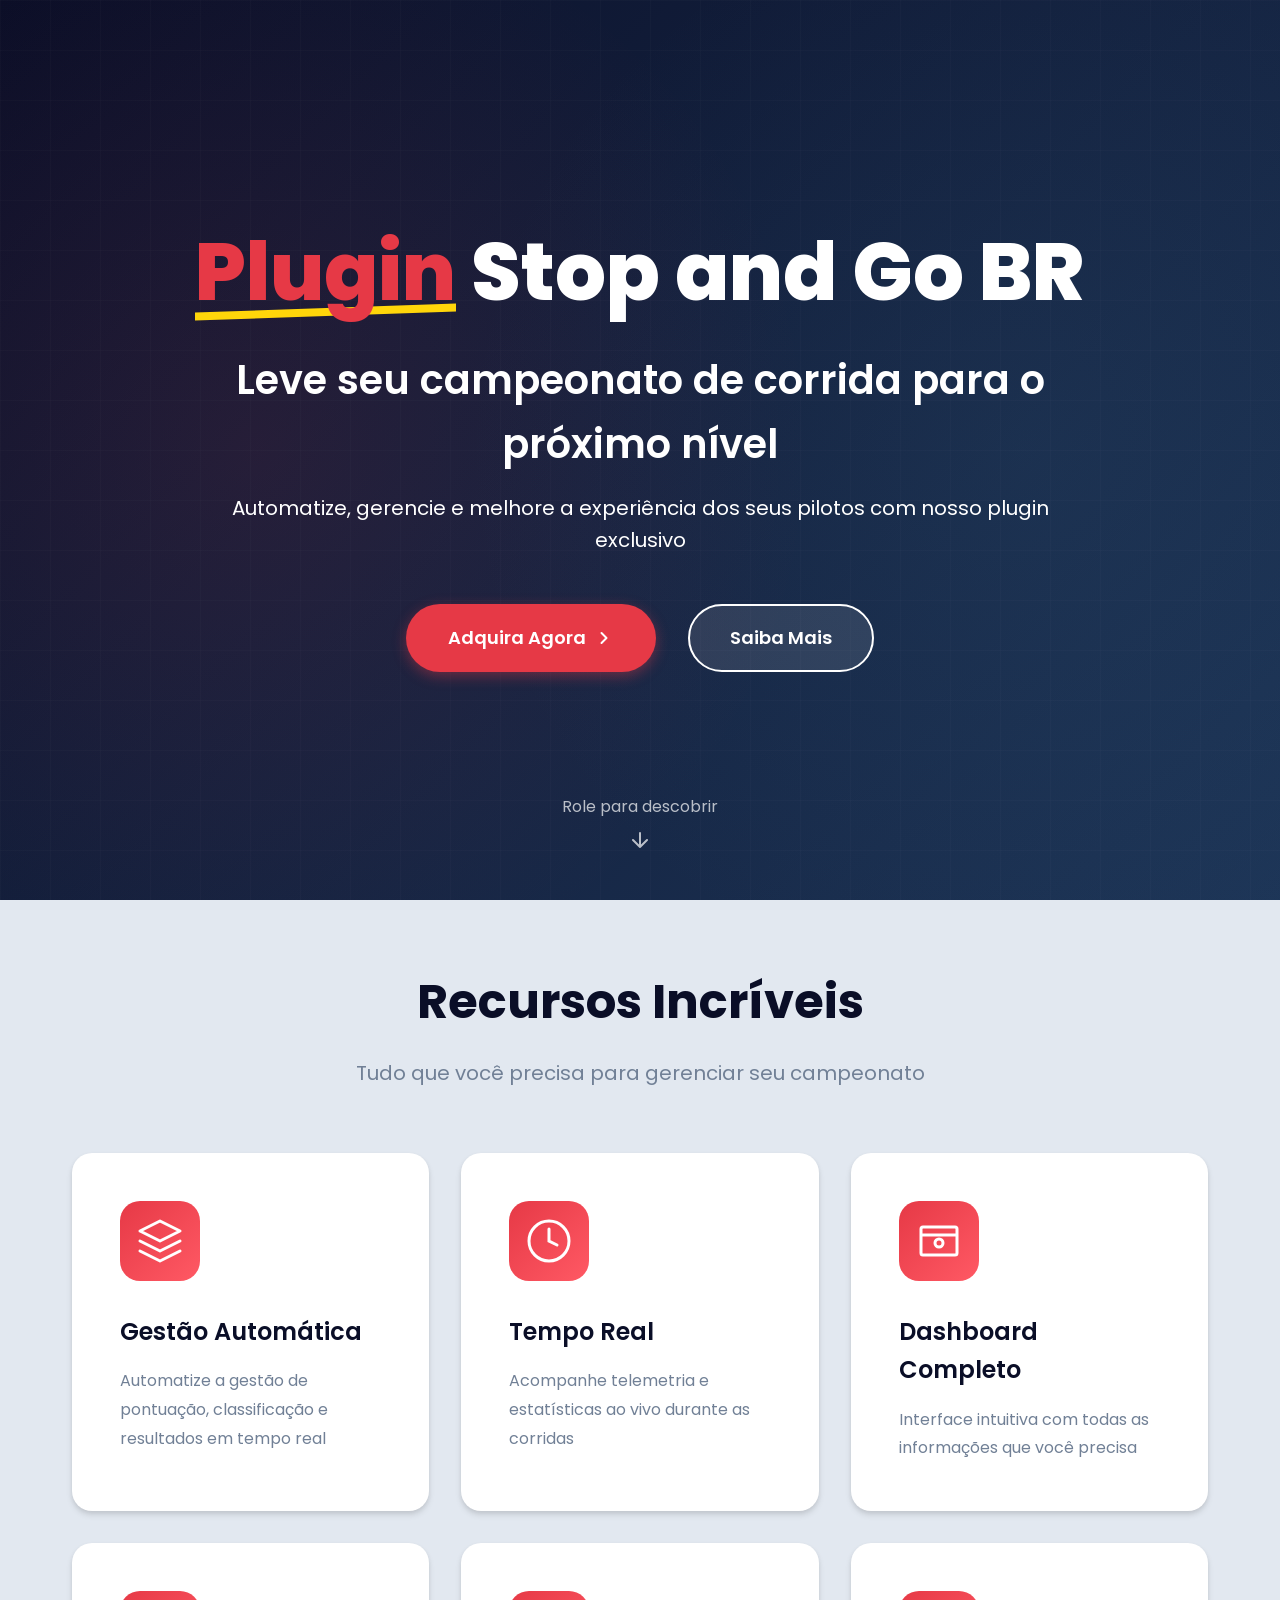
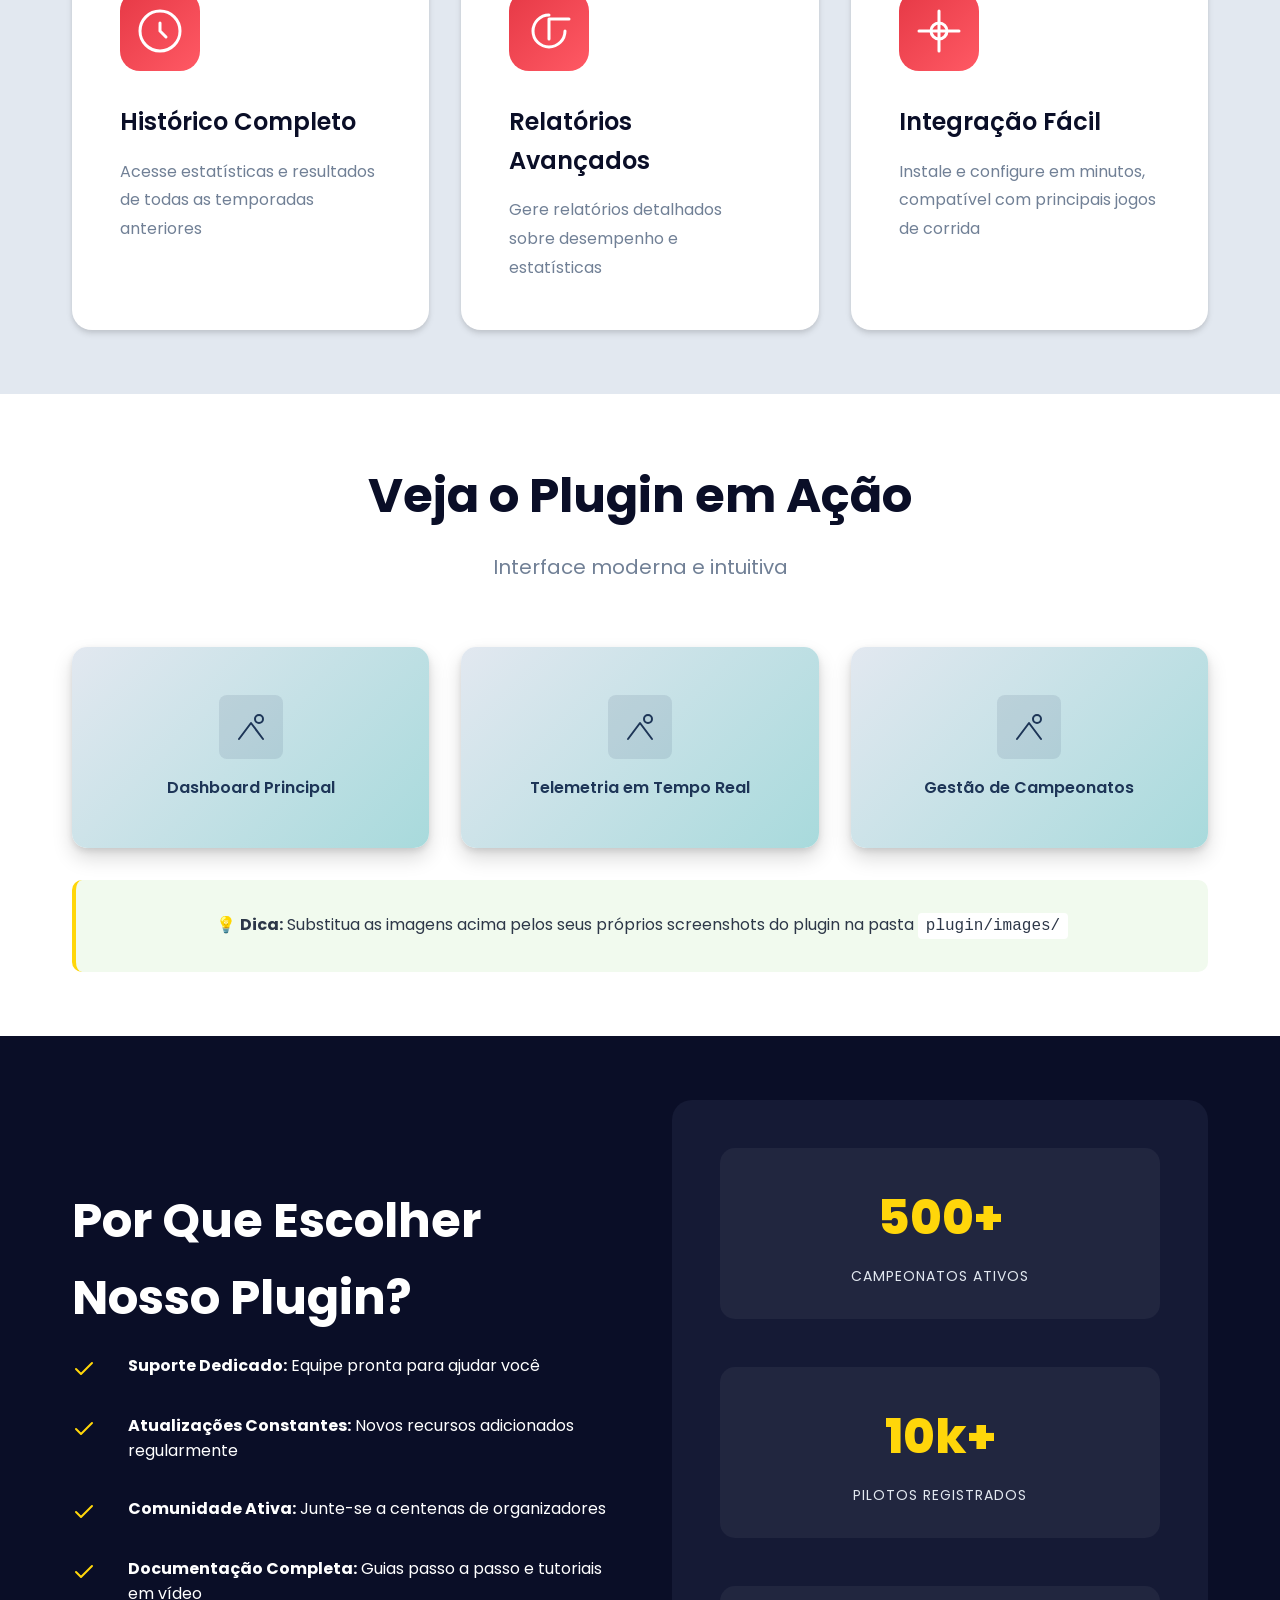
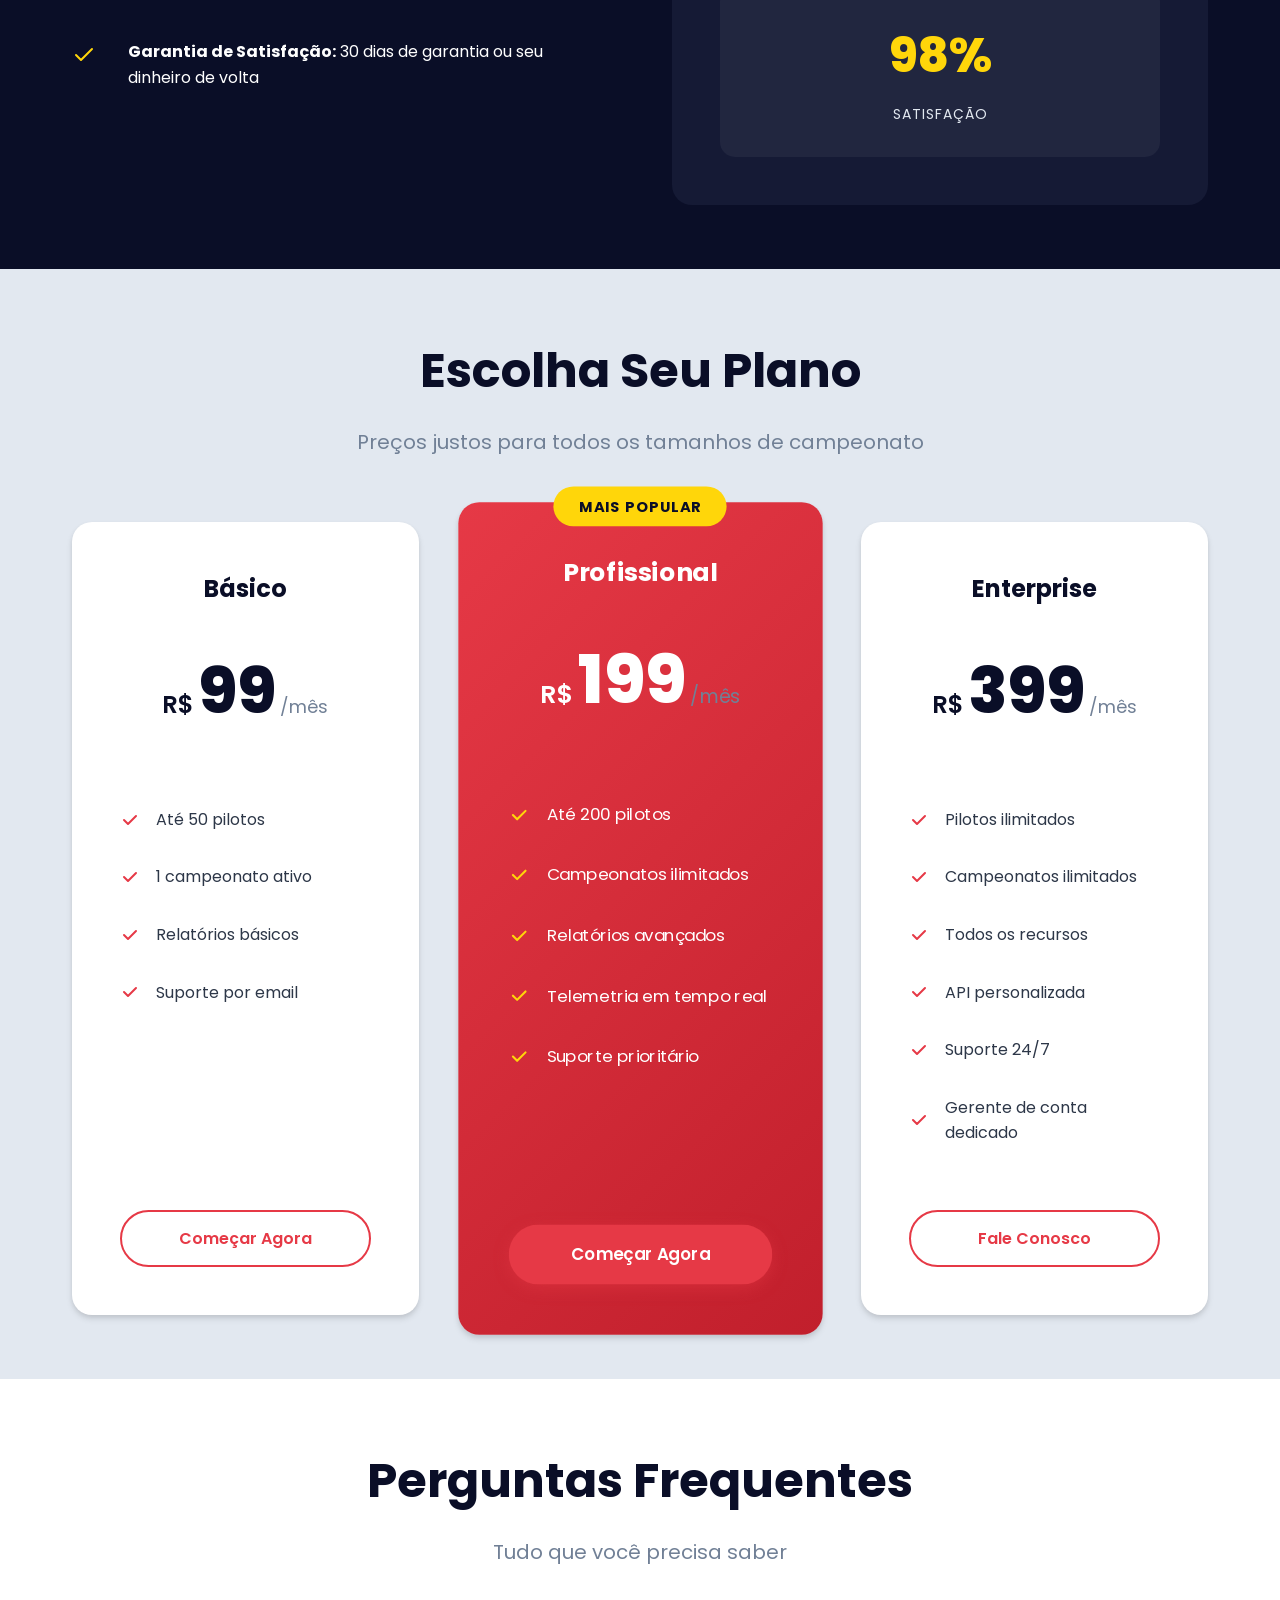
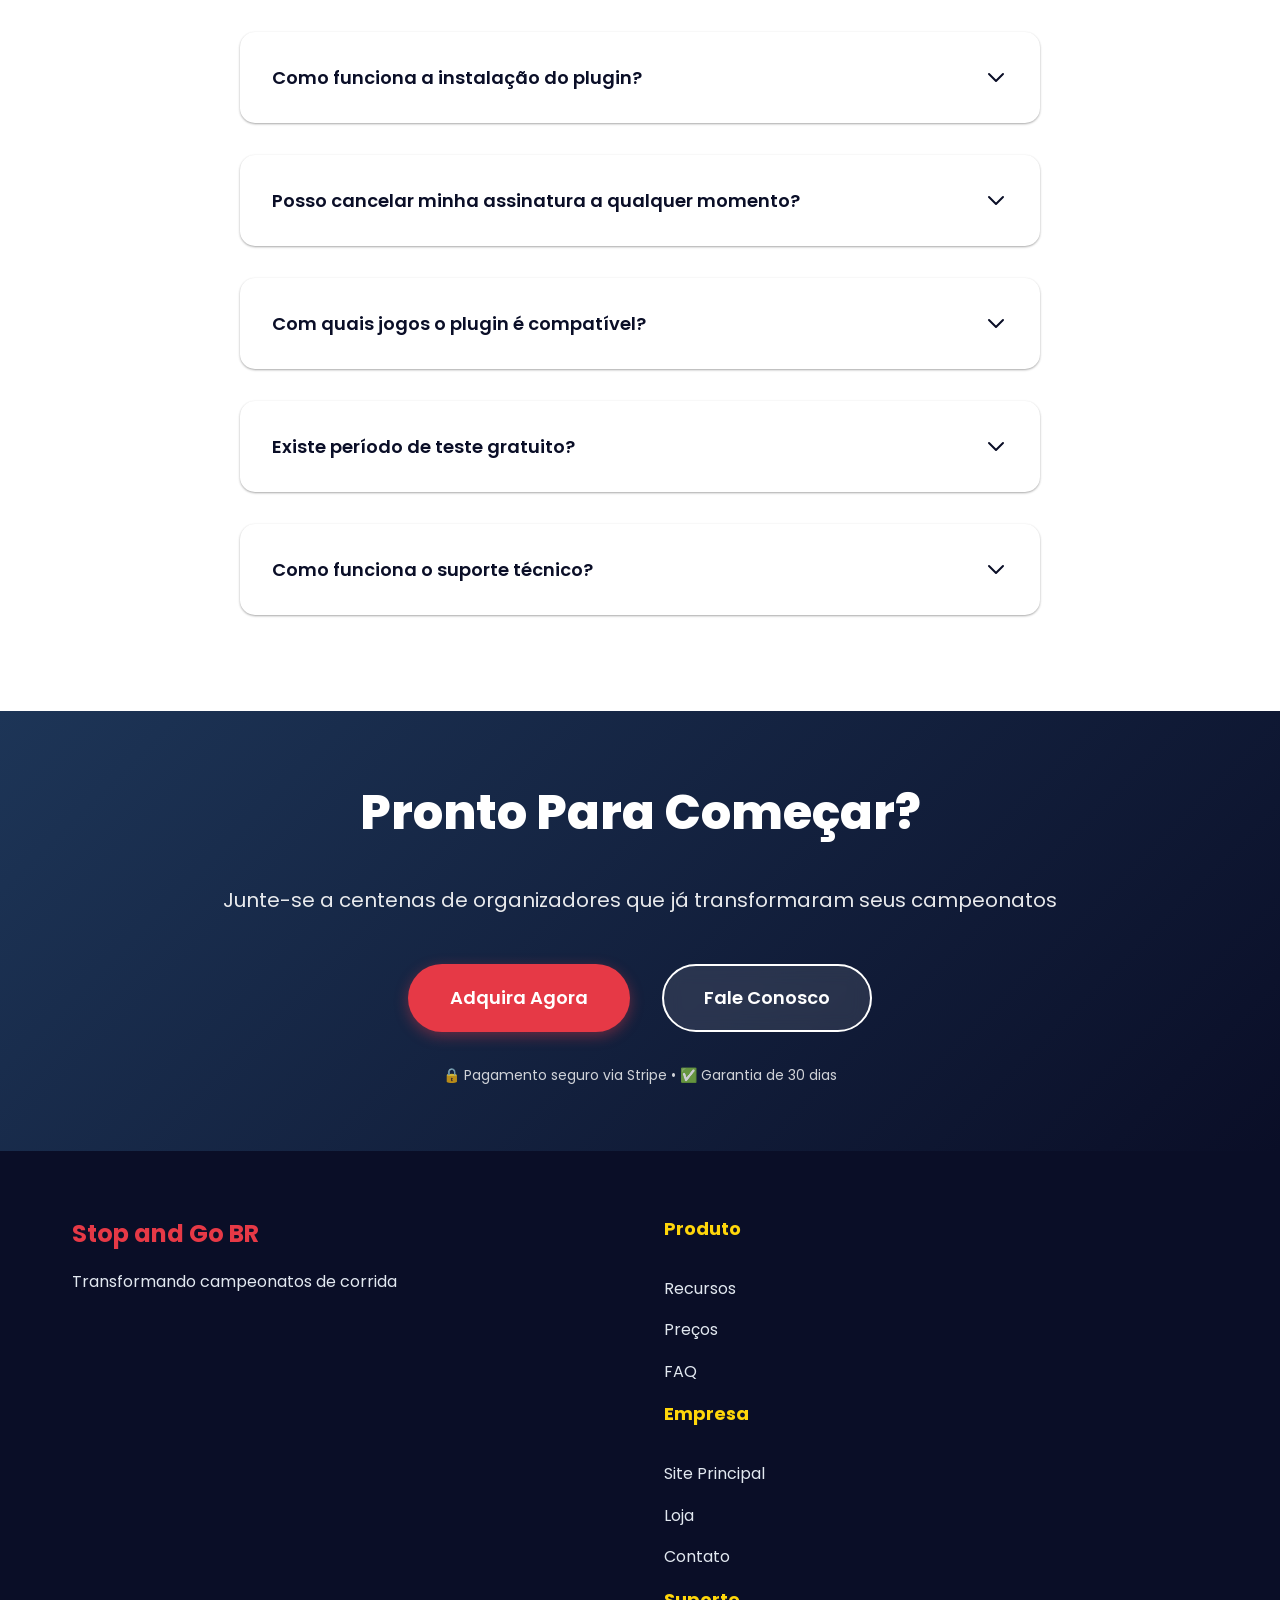
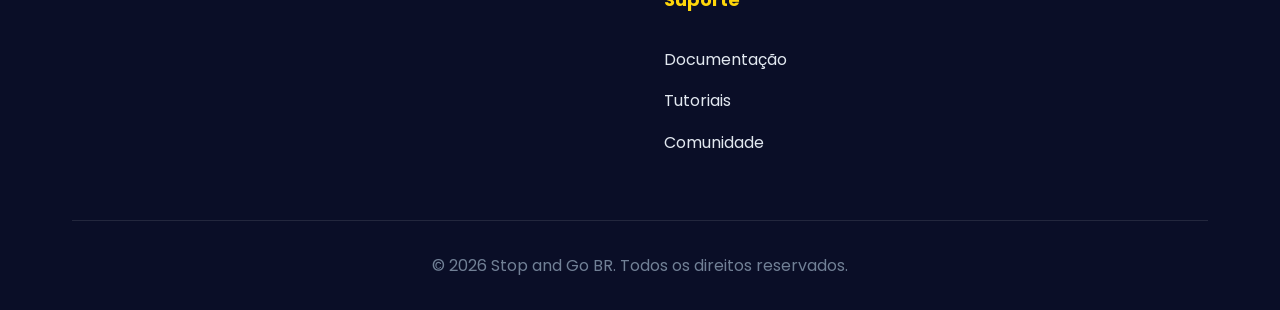
==== plugin/index.html @ 2d4011c5 "Create complete plugin landing page with Stripe integration Co-authored-by: bfoliveira1985-bot <2264" ====
<!DOCTYPE html>
<html lang="pt-BR">
<head>
    <meta charset="UTF-8">
    <meta name="viewport" content="width=device-width, initial-scale=1.0">
    <meta name="description" content="Plugin exclusivo para o seu campeonato - Stop and Go BR">
    <title>Plugin Stop and Go BR - Transforme Seu Campeonato</title>
    <link rel="stylesheet" href="styles.css">
    <link rel="preconnect" href="https://fonts.googleapis.com">
    <link rel="preconnect" href="https://fonts.gstatic.com" crossorigin>
    <link href="https://fonts.googleapis.com/css2?family=Poppins:wght@300;400;600;700;800&display=swap" rel="stylesheet">
    <script src="https://js.stripe.com/v3/"></script>
</head>
<body>
    <!-- Hero Section -->
    <section class="hero">
        <div class="hero-overlay"></div>
        <div class="container">
            <div class="hero-content">
                <h1 class="hero-title animate-fade-in">
                    <span class="highlight">Plugin</span> Stop and Go BR
                </h1>
                <p class="hero-subtitle animate-fade-in-delay-1">
                    Leve seu campeonato de corrida para o próximo nível
                </p>
                <p class="hero-description animate-fade-in-delay-2">
                    Automatize, gerencie e melhore a experiência dos seus pilotos com nosso plugin exclusivo
                </p>
                <div class="hero-cta animate-fade-in-delay-3">
                    <a href="#pricing" class="btn btn-primary btn-large">
                        Adquira Agora
                        <svg width="20" height="20" viewBox="0 0 20 20" fill="none">
                            <path d="M7.5 15L12.5 10L7.5 5" stroke="currentColor" stroke-width="2" stroke-linecap="round" stroke-linejoin="round"/>
                        </svg>
                    </a>
                    <a href="#features" class="btn btn-secondary btn-large">
                        Saiba Mais
                    </a>
                </div>
            </div>
        </div>
        <div class="hero-scroll">
            <span>Role para descobrir</span>
            <svg width="24" height="24" viewBox="0 0 24 24" fill="none">
                <path d="M12 5V19M12 19L19 12M12 19L5 12" stroke="currentColor" stroke-width="2" stroke-linecap="round" stroke-linejoin="round"/>
            </svg>
        </div>
    </section>

    <!-- Features Section -->
    <section id="features" class="features">
        <div class="container">
            <div class="section-header">
                <h2 class="section-title">Recursos Incríveis</h2>
                <p class="section-subtitle">Tudo que você precisa para gerenciar seu campeonato</p>
            </div>
            <div class="features-grid">
                <div class="feature-card">
                    <div class="feature-icon">
                        <svg width="48" height="48" viewBox="0 0 48 48" fill="none">
                            <path d="M24 4L4 14L24 24L44 14L24 4Z" stroke="currentColor" stroke-width="3" stroke-linecap="round" stroke-linejoin="round"/>
                            <path d="M4 34L24 44L44 34" stroke="currentColor" stroke-width="3" stroke-linecap="round" stroke-linejoin="round"/>
                            <path d="M4 24L24 34L44 24" stroke="currentColor" stroke-width="3" stroke-linecap="round" stroke-linejoin="round"/>
                        </svg>
                    </div>
                    <h3 class="feature-title">Gestão Automática</h3>
                    <p class="feature-description">
                        Automatize a gestão de pontuação, classificação e resultados em tempo real
                    </p>
                </div>
                <div class="feature-card">
                    <div class="feature-icon">
                        <svg width="48" height="48" viewBox="0 0 48 48" fill="none">
                            <circle cx="24" cy="24" r="20" stroke="currentColor" stroke-width="3"/>
                            <path d="M24 12V24L32 28" stroke="currentColor" stroke-width="3" stroke-linecap="round"/>
                        </svg>
                    </div>
                    <h3 class="feature-title">Tempo Real</h3>
                    <p class="feature-description">
                        Acompanhe telemetria e estatísticas ao vivo durante as corridas
                    </p>
                </div>
                <div class="feature-card">
                    <div class="feature-icon">
                        <svg width="48" height="48" viewBox="0 0 48 48" fill="none">
                            <rect x="6" y="10" width="36" height="28" rx="2" stroke="currentColor" stroke-width="3"/>
                            <path d="M6 18H42" stroke="currentColor" stroke-width="3"/>
                            <circle cx="24" cy="26" r="4" stroke="currentColor" stroke-width="3"/>
                        </svg>
                    </div>
                    <h3 class="feature-title">Dashboard Completo</h3>
                    <p class="feature-description">
                        Interface intuitiva com todas as informações que você precisa
                    </p>
                </div>
                <div class="feature-card">
                    <div class="feature-icon">
                        <svg width="48" height="48" viewBox="0 0 48 48" fill="none">
                            <path d="M24 44C35.046 44 44 35.046 44 24C44 12.954 35.046 4 24 4C12.954 4 4 12.954 4 24C4 35.046 12.954 44 24 44Z" stroke="currentColor" stroke-width="3"/>
                            <path d="M24 16V24L30 30" stroke="currentColor" stroke-width="3" stroke-linecap="round"/>
                        </svg>
                    </div>
                    <h3 class="feature-title">Histórico Completo</h3>
                    <p class="feature-description">
                        Acesse estatísticas e resultados de todas as temporadas anteriores
                    </p>
                </div>
                <div class="feature-card">
                    <div class="feature-icon">
                        <svg width="48" height="48" viewBox="0 0 48 48" fill="none">
                            <path d="M40 24C40 32.837 32.837 40 24 40C15.163 40 8 32.837 8 24C8 15.163 15.163 8 24 8" stroke="currentColor" stroke-width="3" stroke-linecap="round"/>
                            <path d="M44 12L24 12L24 32" stroke="currentColor" stroke-width="3" stroke-linecap="round" stroke-linejoin="round"/>
                        </svg>
                    </div>
                    <h3 class="feature-title">Relatórios Avançados</h3>
                    <p class="feature-description">
                        Gere relatórios detalhados sobre desempenho e estatísticas
                    </p>
                </div>
                <div class="feature-card">
                    <div class="feature-icon">
                        <svg width="48" height="48" viewBox="0 0 48 48" fill="none">
                            <path d="M24 4V44M4 24H44" stroke="currentColor" stroke-width="3" stroke-linecap="round"/>
                            <circle cx="24" cy="24" r="8" stroke="currentColor" stroke-width="3"/>
                        </svg>
                    </div>
                    <h3 class="feature-title">Integração Fácil</h3>
                    <p class="feature-description">
                        Instale e configure em minutos, compatível com principais jogos de corrida
                    </p>
                </div>
            </div>
        </div>
    </section>

    <!-- Screenshots/Gallery Section -->
    <section id="gallery" class="gallery">
        <div class="container">
            <div class="section-header">
                <h2 class="section-title">Veja o Plugin em Ação</h2>
                <p class="section-subtitle">Interface moderna e intuitiva</p>
            </div>
            <div class="gallery-grid">
                <div class="gallery-item">
                    <div class="gallery-placeholder">
                        <svg width="64" height="64" viewBox="0 0 64 64" fill="none">
                            <rect width="64" height="64" rx="8" fill="currentColor" opacity="0.1"/>
                            <path d="M20 44L32 28L44 44" stroke="currentColor" stroke-width="2" stroke-linecap="round" stroke-linejoin="round"/>
                            <circle cx="40" cy="24" r="4" stroke="currentColor" stroke-width="2"/>
                        </svg>
                        <p>Dashboard Principal</p>
                    </div>
                </div>
                <div class="gallery-item">
                    <div class="gallery-placeholder">
                        <svg width="64" height="64" viewBox="0 0 64 64" fill="none">
                            <rect width="64" height="64" rx="8" fill="currentColor" opacity="0.1"/>
                            <path d="M20 44L32 28L44 44" stroke="currentColor" stroke-width="2" stroke-linecap="round" stroke-linejoin="round"/>
                            <circle cx="40" cy="24" r="4" stroke="currentColor" stroke-width="2"/>
                        </svg>
                        <p>Telemetria em Tempo Real</p>
                    </div>
                </div>
                <div class="gallery-item">
                    <div class="gallery-placeholder">
                        <svg width="64" height="64" viewBox="0 0 64 64" fill="none">
                            <rect width="64" height="64" rx="8" fill="currentColor" opacity="0.1"/>
                            <path d="M20 44L32 28L44 44" stroke="currentColor" stroke-width="2" stroke-linecap="round" stroke-linejoin="round"/>
                            <circle cx="40" cy="24" r="4" stroke="currentColor" stroke-width="2"/>
                        </svg>
                        <p>Gestão de Campeonatos</p>
                    </div>
                </div>
            </div>
            <p class="gallery-note">
                💡 <strong>Dica:</strong> Substitua as imagens acima pelos seus próprios screenshots do plugin na pasta <code>plugin/images/</code>
            </p>
        </div>
    </section>

    <!-- Benefits Section -->
    <section class="benefits">
        <div class="container">
            <div class="benefits-content">
                <div class="benefits-text">
                    <h2 class="section-title">Por Que Escolher Nosso Plugin?</h2>
                    <ul class="benefits-list">
                        <li>
                            <svg width="24" height="24" viewBox="0 0 24 24" fill="none">
                                <path d="M20 6L9 17L4 12" stroke="currentColor" stroke-width="2" stroke-linecap="round" stroke-linejoin="round"/>
                            </svg>
                            <span><strong>Suporte Dedicado:</strong> Equipe pronta para ajudar você</span>
                        </li>
                        <li>
                            <svg width="24" height="24" viewBox="0 0 24 24" fill="none">
                                <path d="M20 6L9 17L4 12" stroke="currentColor" stroke-width="2" stroke-linecap="round" stroke-linejoin="round"/>
                            </svg>
                            <span><strong>Atualizações Constantes:</strong> Novos recursos adicionados regularmente</span>
                        </li>
                        <li>
                            <svg width="24" height="24" viewBox="0 0 24 24" fill="none">
                                <path d="M20 6L9 17L4 12" stroke="currentColor" stroke-width="2" stroke-linecap="round" stroke-linejoin="round"/>
                            </svg>
                            <span><strong>Comunidade Ativa:</strong> Junte-se a centenas de organizadores</span>
                        </li>
                        <li>
                            <svg width="24" height="24" viewBox="0 0 24 24" fill="none">
                                <path d="M20 6L9 17L4 12" stroke="currentColor" stroke-width="2" stroke-linecap="round" stroke-linejoin="round"/>
                            </svg>
                            <span><strong>Documentação Completa:</strong> Guias passo a passo e tutoriais em vídeo</span>
                        </li>
                        <li>
                            <svg width="24" height="24" viewBox="0 0 24 24" fill="none">
                                <path d="M20 6L9 17L4 12" stroke="currentColor" stroke-width="2" stroke-linecap="round" stroke-linejoin="round"/>
                            </svg>
                            <span><strong>Garantia de Satisfação:</strong> 30 dias de garantia ou seu dinheiro de volta</span>
                        </li>
                    </ul>
                </div>
                <div class="benefits-visual">
                    <div class="stats-card">
                        <div class="stat">
                            <span class="stat-number">500+</span>
                            <span class="stat-label">Campeonatos Ativos</span>
                        </div>
                        <div class="stat">
                            <span class="stat-number">10k+</span>
                            <span class="stat-label">Pilotos Registrados</span>
                        </div>
                        <div class="stat">
                            <span class="stat-number">98%</span>
                            <span class="stat-label">Satisfação</span>
                        </div>
                    </div>
                </div>
            </div>
        </div>
    </section>

    <!-- Pricing Section -->
    <section id="pricing" class="pricing">
        <div class="container">
            <div class="section-header">
                <h2 class="section-title">Escolha Seu Plano</h2>
                <p class="section-subtitle">Preços justos para todos os tamanhos de campeonato</p>
            </div>
            <div class="pricing-grid">
                <div class="pricing-card">
                    <div class="pricing-header">
                        <h3 class="pricing-plan">Básico</h3>
                        <div class="pricing-price">
                            <span class="currency">R$</span>
                            <span class="amount">99</span>
                            <span class="period">/mês</span>
                        </div>
                    </div>
                    <ul class="pricing-features">
                        <li>
                            <svg width="20" height="20" viewBox="0 0 20 20" fill="none">
                                <path d="M16 6L8 14L4 10" stroke="currentColor" stroke-width="2" stroke-linecap="round" stroke-linejoin="round"/>
                            </svg>
                            Até 50 pilotos
                        </li>
                        <li>
                            <svg width="20" height="20" viewBox="0 0 20 20" fill="none">
                                <path d="M16 6L8 14L4 10" stroke="currentColor" stroke-width="2" stroke-linecap="round" stroke-linejoin="round"/>
                            </svg>
                            1 campeonato ativo
                        </li>
                        <li>
                            <svg width="20" height="20" viewBox="0 0 20 20" fill="none">
                                <path d="M16 6L8 14L4 10" stroke="currentColor" stroke-width="2" stroke-linecap="round" stroke-linejoin="round"/>
                            </svg>
                            Relatórios básicos
                        </li>
                        <li>
                            <svg width="20" height="20" viewBox="0 0 20 20" fill="none">
                                <path d="M16 6L8 14L4 10" stroke="currentColor" stroke-width="2" stroke-linecap="round" stroke-linejoin="round"/>
                            </svg>
                            Suporte por email
                        </li>
                    </ul>
                    <button class="btn btn-outline btn-block" data-plan="basic">
                        Começar Agora
                    </button>
                </div>

                <div class="pricing-card featured">
                    <div class="pricing-badge">Mais Popular</div>
                    <div class="pricing-header">
                        <h3 class="pricing-plan">Profissional</h3>
                        <div class="pricing-price">
                            <span class="currency">R$</span>
                            <span class="amount">199</span>
                            <span class="period">/mês</span>
                        </div>
                    </div>
                    <ul class="pricing-features">
                        <li>
                            <svg width="20" height="20" viewBox="0 0 20 20" fill="none">
                                <path d="M16 6L8 14L4 10" stroke="currentColor" stroke-width="2" stroke-linecap="round" stroke-linejoin="round"/>
                            </svg>
                            Até 200 pilotos
                        </li>
                        <li>
                            <svg width="20" height="20" viewBox="0 0 20 20" fill="none">
                                <path d="M16 6L8 14L4 10" stroke="currentColor" stroke-width="2" stroke-linecap="round" stroke-linejoin="round"/>
                            </svg>
                            Campeonatos ilimitados
                        </li>
                        <li>
                            <svg width="20" height="20" viewBox="0 0 20 20" fill="none">
                                <path d="M16 6L8 14L4 10" stroke="currentColor" stroke-width="2" stroke-linecap="round" stroke-linejoin="round"/>
                            </svg>
                            Relatórios avançados
                        </li>
                        <li>
                            <svg width="20" height="20" viewBox="0 0 20 20" fill="none">
                                <path d="M16 6L8 14L4 10" stroke="currentColor" stroke-width="2" stroke-linecap="round" stroke-linejoin="round"/>
                            </svg>
                            Telemetria em tempo real
                        </li>
                        <li>
                            <svg width="20" height="20" viewBox="0 0 20 20" fill="none">
                                <path d="M16 6L8 14L4 10" stroke="currentColor" stroke-width="2" stroke-linecap="round" stroke-linejoin="round"/>
                            </svg>
                            Suporte prioritário
                        </li>
                    </ul>
                    <button class="btn btn-primary btn-block" data-plan="professional">
                        Começar Agora
                    </button>
                </div>

                <div class="pricing-card">
                    <div class="pricing-header">
                        <h3 class="pricing-plan">Enterprise</h3>
                        <div class="pricing-price">
                            <span class="currency">R$</span>
                            <span class="amount">399</span>
                            <span class="period">/mês</span>
                        </div>
                    </div>
                    <ul class="pricing-features">
                        <li>
                            <svg width="20" height="20" viewBox="0 0 20 20" fill="none">
                                <path d="M16 6L8 14L4 10" stroke="currentColor" stroke-width="2" stroke-linecap="round" stroke-linejoin="round"/>
                            </svg>
                            Pilotos ilimitados
                        </li>
                        <li>
                            <svg width="20" height="20" viewBox="0 0 20 20" fill="none">
                                <path d="M16 6L8 14L4 10" stroke="currentColor" stroke-width="2" stroke-linecap="round" stroke-linejoin="round"/>
                            </svg>
                            Campeonatos ilimitados
                        </li>
                        <li>
                            <svg width="20" height="20" viewBox="0 0 20 20" fill="none">
                                <path d="M16 6L8 14L4 10" stroke="currentColor" stroke-width="2" stroke-linecap="round" stroke-linejoin="round"/>
                            </svg>
                            Todos os recursos
                        </li>
                        <li>
                            <svg width="20" height="20" viewBox="0 0 20 20" fill="none">
                                <path d="M16 6L8 14L4 10" stroke="currentColor" stroke-width="2" stroke-linecap="round" stroke-linejoin="round"/>
                            </svg>
                            API personalizada
                        </li>
                        <li>
                            <svg width="20" height="20" viewBox="0 0 20 20" fill="none">
                                <path d="M16 6L8 14L4 10" stroke="currentColor" stroke-width="2" stroke-linecap="round" stroke-linejoin="round"/>
                            </svg>
                            Suporte 24/7
                        </li>
                        <li>
                            <svg width="20" height="20" viewBox="0 0 20 20" fill="none">
                                <path d="M16 6L8 14L4 10" stroke="currentColor" stroke-width="2" stroke-linecap="round" stroke-linejoin="round"/>
                            </svg>
                            Gerente de conta dedicado
                        </li>
                    </ul>
                    <button class="btn btn-outline btn-block" data-plan="enterprise">
                        Fale Conosco
                    </button>
                </div>
            </div>
        </div>
    </section>

    <!-- FAQ Section -->
    <section class="faq">
        <div class="container">
            <div class="section-header">
                <h2 class="section-title">Perguntas Frequentes</h2>
                <p class="section-subtitle">Tudo que você precisa saber</p>
            </div>
            <div class="faq-list">
                <div class="faq-item">
                    <button class="faq-question">
                        <span>Como funciona a instalação do plugin?</span>
                        <svg width="24" height="24" viewBox="0 0 24 24" fill="none" class="faq-icon">
                            <path d="M19 9L12 16L5 9" stroke="currentColor" stroke-width="2" stroke-linecap="round" stroke-linejoin="round"/>
                        </svg>
                    </button>
                    <div class="faq-answer">
                        <p>A instalação é simples e rápida. Após a compra, você receberá um link para download e instruções detalhadas. O processo leva menos de 5 minutos e não requer conhecimentos técnicos avançados.</p>
                    </div>
                </div>
                <div class="faq-item">
                    <button class="faq-question">
                        <span>Posso cancelar minha assinatura a qualquer momento?</span>
                        <svg width="24" height="24" viewBox="0 0 24 24" fill="none" class="faq-icon">
                            <path d="M19 9L12 16L5 9" stroke="currentColor" stroke-width="2" stroke-linecap="round" stroke-linejoin="round"/>
                        </svg>
                    </button>
                    <div class="faq-answer">
                        <p>Sim! Você pode cancelar sua assinatura a qualquer momento sem multas ou taxas adicionais. O acesso continuará até o final do período pago.</p>
                    </div>
                </div>
                <div class="faq-item">
                    <button class="faq-question">
                        <span>Com quais jogos o plugin é compatível?</span>
                        <svg width="24" height="24" viewBox="0 0 24 24" fill="none" class="faq-icon">
                            <path d="M19 9L12 16L5 9" stroke="currentColor" stroke-width="2" stroke-linecap="round" stroke-linejoin="round"/>
                        </svg>
                    </button>
                    <div class="faq-answer">
                        <p>O plugin é compatível com os principais simuladores de corrida, incluindo Assetto Corsa, iRacing, F1, e outros. Consulte a documentação completa para ver a lista atualizada.</p>
                    </div>
                </div>
                <div class="faq-item">
                    <button class="faq-question">
                        <span>Existe período de teste gratuito?</span>
                        <svg width="24" height="24" viewBox="0 0 24 24" fill="none" class="faq-icon">
                            <path d="M19 9L12 16L5 9" stroke="currentColor" stroke-width="2" stroke-linecap="round" stroke-linejoin="round"/>
                        </svg>
                    </button>
                    <div class="faq-answer">
                        <p>Oferecemos uma garantia de 30 dias. Se você não estiver satisfeito, devolvemos seu dinheiro sem perguntas.</p>
                    </div>
                </div>
                <div class="faq-item">
                    <button class="faq-question">
                        <span>Como funciona o suporte técnico?</span>
                        <svg width="24" height="24" viewBox="0 0 24 24" fill="none" class="faq-icon">
                            <path d="M19 9L12 16L5 9" stroke="currentColor" stroke-width="2" stroke-linecap="round" stroke-linejoin="round"/>
                        </svg>
                    </button>
                    <div class="faq-answer">
                        <p>Oferecemos suporte por email, chat e documentação completa. Clientes dos planos Professional e Enterprise têm acesso a suporte prioritário.</p>
                    </div>
                </div>
            </div>
        </div>
    </section>

    <!-- CTA Final Section -->
    <section class="cta-final">
        <div class="container">
            <div class="cta-content">
                <h2 class="cta-title">Pronto Para Começar?</h2>
                <p class="cta-subtitle">Junte-se a centenas de organizadores que já transformaram seus campeonatos</p>
                <div class="cta-buttons">
                    <a href="#pricing" class="btn btn-primary btn-large">
                        Adquira Agora
                    </a>
                    <a href="#" class="btn btn-secondary btn-large" id="contact-btn">
                        Fale Conosco
                    </a>
                </div>
                <p class="cta-note">
                    🔒 Pagamento seguro via Stripe • ✅ Garantia de 30 dias
                </p>
            </div>
        </div>
    </section>

    <!-- Footer -->
    <footer class="footer">
        <div class="container">
            <div class="footer-content">
                <div class="footer-brand">
                    <h3>Stop and Go BR</h3>
                    <p>Transformando campeonatos de corrida</p>
                </div>
                <div class="footer-links">
                    <div class="footer-column">
                        <h4>Produto</h4>
                        <ul>
                            <li><a href="#features">Recursos</a></li>
                            <li><a href="#pricing">Preços</a></li>
                            <li><a href="#faq">FAQ</a></li>
                        </ul>
                    </div>
                    <div class="footer-column">
                        <h4>Empresa</h4>
                        <ul>
                            <li><a href="/">Site Principal</a></li>
                            <li><a href="/loja">Loja</a></li>
                            <li><a href="#">Contato</a></li>
                        </ul>
                    </div>
                    <div class="footer-column">
                        <h4>Suporte</h4>
                        <ul>
                            <li><a href="#">Documentação</a></li>
                            <li><a href="#">Tutoriais</a></li>
                            <li><a href="#">Comunidade</a></li>
                        </ul>
                    </div>
                </div>
            </div>
            <div class="footer-bottom">
                <p>&copy; 2026 Stop and Go BR. Todos os direitos reservados.</p>
            </div>
        </div>
    </footer>

    <!-- Loading Overlay -->
    <div id="loading-overlay" class="loading-overlay">
        <div class="loading-spinner"></div>
        <p>Processando pagamento...</p>
    </div>

    <script src="script.js"></script>
</body>
</html>
---- plugin/styles.css ----
/* Reset and Base Styles */
* {
    margin: 0;
    padding: 0;
    box-sizing: border-box;
}

:root {
    /* Primary Colors - Racing Theme */
    --primary-color: #e63946;
    --primary-dark: #c11f2c;
    --primary-light: #ff5964;
    
    /* Secondary Colors */
    --secondary-color: #457b9d;
    --secondary-dark: #1d3557;
    --secondary-light: #a8dadc;
    
    /* Accent Colors */
    --accent-color: #f1faee;
    --accent-gold: #ffd60a;
    
    /* Neutrals */
    --dark-bg: #0a0e27;
    --dark-card: #151a35;
    --gray-dark: #2d3748;
    --gray: #718096;
    --gray-light: #e2e8f0;
    --white: #ffffff;
    
    /* Spacing */
    --spacing-xs: 0.5rem;
    --spacing-sm: 1rem;
    --spacing-md: 2rem;
    --spacing-lg: 3rem;
    --spacing-xl: 4rem;
    
    /* Typography */
    --font-family: 'Poppins', -apple-system, BlinkMacSystemFont, 'Segoe UI', sans-serif;
    
    /* Shadows */
    --shadow-sm: 0 1px 3px rgba(0, 0, 0, 0.12), 0 1px 2px rgba(0, 0, 0, 0.24);
    --shadow-md: 0 4px 6px rgba(0, 0, 0, 0.1), 0 2px 4px rgba(0, 0, 0, 0.06);
    --shadow-lg: 0 10px 20px rgba(0, 0, 0, 0.15), 0 3px 6px rgba(0, 0, 0, 0.1);
    --shadow-xl: 0 20px 40px rgba(0, 0, 0, 0.2), 0 8px 16px rgba(0, 0, 0, 0.15);
    
    /* Transitions */
    --transition: all 0.3s cubic-bezier(0.4, 0, 0.2, 1);
}

body {
    font-family: var(--font-family);
    line-height: 1.6;
    color: var(--gray-dark);
    background-color: var(--white);
    overflow-x: hidden;
}

.container {
    max-width: 1200px;
    margin: 0 auto;
    padding: 0 var(--spacing-md);
}

/* Hero Section */
.hero {
    position: relative;
    min-height: 100vh;
    display: flex;
    align-items: center;
    justify-content: center;
    background: linear-gradient(135deg, var(--dark-bg) 0%, var(--secondary-dark) 100%);
    color: var(--white);
    overflow: hidden;
}

.hero::before {
    content: '';
    position: absolute;
    top: 0;
    left: 0;
    right: 0;
    bottom: 0;
    background: 
        radial-gradient(circle at 20% 50%, rgba(230, 57, 70, 0.1) 0%, transparent 50%),
        radial-gradient(circle at 80% 50%, rgba(69, 123, 157, 0.1) 0%, transparent 50%);
    z-index: 1;
}

.hero-overlay {
    position: absolute;
    top: 0;
    left: 0;
    right: 0;
    bottom: 0;
    background: url('data:image/svg+xml,<svg width="100" height="100" xmlns="http://www.w3.org/2000/svg"><defs><pattern id="grid" width="50" height="50" patternUnits="userSpaceOnUse"><path d="M 50 0 L 0 0 0 50" fill="none" stroke="rgba(255,255,255,0.03)" stroke-width="1"/></pattern></defs><rect width="100" height="100" fill="url(%23grid)"/></svg>');
    z-index: 1;
}

.hero-content {
    position: relative;
    z-index: 2;
    text-align: center;
    max-width: 900px;
}

.hero-title {
    font-size: clamp(2.5rem, 8vw, 5rem);
    font-weight: 800;
    margin-bottom: var(--spacing-md);
    line-height: 1.1;
}

.hero-title .highlight {
    color: var(--primary-color);
    position: relative;
    display: inline-block;
}

.hero-title .highlight::after {
    content: '';
    position: absolute;
    bottom: 0;
    left: 0;
    width: 100%;
    height: 8px;
    background: var(--accent-gold);
    transform: skewY(-2deg);
    z-index: -1;
}

.hero-subtitle {
    font-size: clamp(1.5rem, 4vw, 2.5rem);
    font-weight: 600;
    margin-bottom: var(--spacing-sm);
    color: var(--accent-light);
}

.hero-description {
    font-size: clamp(1rem, 2vw, 1.25rem);
    margin-bottom: var(--spacing-lg);
    opacity: 0.9;
}

.hero-cta {
    display: flex;
    gap: var(--spacing-md);
    justify-content: center;
    flex-wrap: wrap;
}

.hero-scroll {
    position: absolute;
    bottom: var(--spacing-lg);
    left: 50%;
    transform: translateX(-50%);
    display: flex;
    flex-direction: column;
    align-items: center;
    gap: var(--spacing-xs);
    color: var(--white);
    opacity: 0.7;
    z-index: 2;
    animation: bounce 2s infinite;
}

@keyframes bounce {
    0%, 20%, 50%, 80%, 100% {
        transform: translateX(-50%) translateY(0);
    }
    40% {
        transform: translateX(-50%) translateY(-10px);
    }
    60% {
        transform: translateX(-50%) translateY(-5px);
    }
}

/* Animations */
@keyframes fadeIn {
    from {
        opacity: 0;
        transform: translateY(20px);
    }
    to {
        opacity: 1;
        transform: translateY(0);
    }
}

.animate-fade-in {
    animation: fadeIn 0.8s ease-out;
}

.animate-fade-in-delay-1 {
    animation: fadeIn 0.8s ease-out 0.2s both;
}

.animate-fade-in-delay-2 {
    animation: fadeIn 0.8s ease-out 0.4s both;
}

.animate-fade-in-delay-3 {
    animation: fadeIn 0.8s ease-out 0.6s both;
}

/* Buttons */
.btn {
    display: inline-flex;
    align-items: center;
    gap: var(--spacing-xs);
    padding: 0.875rem 2rem;
    font-size: 1rem;
    font-weight: 600;
    text-decoration: none;
    border-radius: 50px;
    border: 2px solid transparent;
    cursor: pointer;
    transition: var(--transition);
    font-family: var(--font-family);
}

.btn-primary {
    background: var(--primary-color);
    color: var(--white);
    box-shadow: 0 4px 14px rgba(230, 57, 70, 0.4);
}

.btn-primary:hover {
    background: var(--primary-dark);
    transform: translateY(-2px);
    box-shadow: 0 6px 20px rgba(230, 57, 70, 0.5);
}

.btn-secondary {
    background: rgba(255, 255, 255, 0.1);
    color: var(--white);
    border-color: var(--white);
    backdrop-filter: blur(10px);
}

.btn-secondary:hover {
    background: var(--white);
    color: var(--secondary-dark);
}

.btn-outline {
    background: transparent;
    color: var(--primary-color);
    border-color: var(--primary-color);
}

.btn-outline:hover {
    background: var(--primary-color);
    color: var(--white);
}

.btn-large {
    padding: 1.125rem 2.5rem;
    font-size: 1.125rem;
}

.btn-block {
    width: 100%;
    justify-content: center;
}

/* Section Styles */
section {
    padding: var(--spacing-xl) 0;
}

.section-header {
    text-align: center;
    margin-bottom: var(--spacing-xl);
}

.section-title {
    font-size: clamp(2rem, 5vw, 3rem);
    font-weight: 700;
    margin-bottom: var(--spacing-sm);
    color: var(--dark-bg);
}

.section-subtitle {
    font-size: clamp(1rem, 2vw, 1.25rem);
    color: var(--gray);
}

/* Features Section */
.features {
    background: var(--gray-light);
}

.features-grid {
    display: grid;
    grid-template-columns: repeat(auto-fit, minmax(300px, 1fr));
    gap: var(--spacing-md);
}

.feature-card {
    background: var(--white);
    padding: var(--spacing-lg);
    border-radius: 20px;
    box-shadow: var(--shadow-md);
    transition: var(--transition);
}

.feature-card:hover {
    transform: translateY(-8px);
    box-shadow: var(--shadow-xl);
}

.feature-icon {
    width: 80px;
    height: 80px;
    display: flex;
    align-items: center;
    justify-content: center;
    background: linear-gradient(135deg, var(--primary-color), var(--primary-light));
    border-radius: 20px;
    margin-bottom: var(--spacing-md);
    color: var(--white);
}

.feature-title {
    font-size: 1.5rem;
    font-weight: 600;
    margin-bottom: var(--spacing-sm);
    color: var(--dark-bg);
}

.feature-description {
    color: var(--gray);
    line-height: 1.8;
}

/* Gallery Section */
.gallery {
    background: var(--white);
}

.gallery-grid {
    display: grid;
    grid-template-columns: repeat(auto-fit, minmax(300px, 1fr));
    gap: var(--spacing-md);
    margin-bottom: var(--spacing-md);
}

.gallery-item {
    border-radius: 15px;
    overflow: hidden;
    box-shadow: var(--shadow-lg);
    transition: var(--transition);
}

.gallery-item:hover {
    transform: scale(1.03);
    box-shadow: var(--shadow-xl);
}

.gallery-placeholder {
    aspect-ratio: 16/9;
    background: linear-gradient(135deg, var(--gray-light) 0%, var(--secondary-light) 100%);
    display: flex;
    flex-direction: column;
    align-items: center;
    justify-content: center;
    color: var(--secondary-dark);
    padding: var(--spacing-md);
}

.gallery-placeholder p {
    margin-top: var(--spacing-sm);
    font-weight: 600;
}

.gallery-note {
    text-align: center;
    padding: var(--spacing-md);
    background: var(--accent-color);
    border-radius: 10px;
    color: var(--gray-dark);
    border-left: 4px solid var(--accent-gold);
}

.gallery-note code {
    background: var(--white);
    padding: 0.25rem 0.5rem;
    border-radius: 4px;
    font-family: 'Courier New', monospace;
}

/* Benefits Section */
.benefits {
    background: var(--dark-bg);
    color: var(--white);
}

.benefits .section-title {
    color: var(--white);
}

.benefits-content {
    display: grid;
    grid-template-columns: repeat(auto-fit, minmax(300px, 1fr));
    gap: var(--spacing-xl);
    align-items: center;
}

.benefits-list {
    list-style: none;
}

.benefits-list li {
    display: flex;
    gap: var(--spacing-md);
    margin-bottom: var(--spacing-md);
    align-items: flex-start;
}

.benefits-list svg {
    flex-shrink: 0;
    width: 24px;
    height: 24px;
    color: var(--accent-gold);
    margin-top: 4px;
}

.stats-card {
    background: var(--dark-card);
    padding: var(--spacing-lg);
    border-radius: 20px;
    display: grid;
    gap: var(--spacing-lg);
}

.stat {
    text-align: center;
    padding: var(--spacing-md);
    border-radius: 15px;
    background: rgba(255, 255, 255, 0.05);
}

.stat-number {
    display: block;
    font-size: 3rem;
    font-weight: 800;
    color: var(--accent-gold);
    margin-bottom: var(--spacing-xs);
}

.stat-label {
    display: block;
    font-size: 0.875rem;
    color: var(--gray-light);
    text-transform: uppercase;
    letter-spacing: 1px;
}

/* Pricing Section */
.pricing {
    background: var(--gray-light);
}

.pricing-grid {
    display: grid;
    grid-template-columns: repeat(auto-fit, minmax(280px, 1fr));
    gap: var(--spacing-lg);
    margin-top: var(--spacing-xl);
}

.pricing-card {
    background: var(--white);
    border-radius: 20px;
    padding: var(--spacing-lg);
    box-shadow: var(--shadow-md);
    position: relative;
    transition: var(--transition);
    display: flex;
    flex-direction: column;
}

.pricing-card:hover {
    transform: translateY(-8px);
    box-shadow: var(--shadow-xl);
}

.pricing-card.featured {
    background: linear-gradient(135deg, var(--primary-color) 0%, var(--primary-dark) 100%);
    color: var(--white);
    transform: scale(1.05);
}

.pricing-card.featured:hover {
    transform: scale(1.08) translateY(-8px);
}

.pricing-card.featured .pricing-plan,
.pricing-card.featured .pricing-features li,
.pricing-card.featured .pricing-price {
    color: var(--white);
}

.pricing-badge {
    position: absolute;
    top: -15px;
    left: 50%;
    transform: translateX(-50%);
    background: var(--accent-gold);
    color: var(--dark-bg);
    padding: 0.5rem 1.5rem;
    border-radius: 50px;
    font-size: 0.875rem;
    font-weight: 700;
    text-transform: uppercase;
    letter-spacing: 1px;
}

.pricing-header {
    text-align: center;
    margin-bottom: var(--spacing-lg);
}

.pricing-plan {
    font-size: 1.5rem;
    font-weight: 700;
    margin-bottom: var(--spacing-md);
    color: var(--dark-bg);
}

.pricing-price {
    display: flex;
    align-items: baseline;
    justify-content: center;
    color: var(--dark-bg);
}

.currency {
    font-size: 1.5rem;
    font-weight: 600;
}

.amount {
    font-size: 4rem;
    font-weight: 800;
    margin: 0 0.25rem;
}

.period {
    font-size: 1.125rem;
    color: var(--gray);
}

.pricing-features {
    list-style: none;
    margin-bottom: var(--spacing-lg);
    flex-grow: 1;
}

.pricing-features li {
    display: flex;
    align-items: center;
    gap: var(--spacing-sm);
    padding: var(--spacing-sm) 0;
    color: var(--gray-dark);
}

.pricing-features svg {
    flex-shrink: 0;
    color: var(--primary-color);
}

.pricing-card.featured .pricing-features svg {
    color: var(--accent-gold);
}

/* FAQ Section */
.faq {
    background: var(--white);
}

.faq-list {
    max-width: 800px;
    margin: 0 auto;
}

.faq-item {
    background: var(--white);
    border-radius: 15px;
    margin-bottom: var(--spacing-md);
    box-shadow: var(--shadow-sm);
    overflow: hidden;
}

.faq-question {
    width: 100%;
    display: flex;
    justify-content: space-between;
    align-items: center;
    padding: var(--spacing-md);
    background: none;
    border: none;
    font-family: var(--font-family);
    font-size: 1.125rem;
    font-weight: 600;
    color: var(--dark-bg);
    cursor: pointer;
    text-align: left;
    transition: var(--transition);
}

.faq-question:hover {
    background: var(--gray-light);
}

.faq-icon {
    flex-shrink: 0;
    transition: var(--transition);
}

.faq-item.active .faq-icon {
    transform: rotate(180deg);
}

.faq-answer {
    max-height: 0;
    overflow: hidden;
    transition: max-height 0.3s ease-out;
}

.faq-item.active .faq-answer {
    max-height: 500px;
}

.faq-answer p {
    padding: 0 var(--spacing-md) var(--spacing-md);
    color: var(--gray);
    line-height: 1.8;
}

/* CTA Final Section */
.cta-final {
    background: linear-gradient(135deg, var(--secondary-dark) 0%, var(--dark-bg) 100%);
    color: var(--white);
    text-align: center;
    padding: var(--spacing-xl) 0;
}

.cta-title {
    font-size: clamp(2rem, 5vw, 3rem);
    font-weight: 800;
    margin-bottom: var(--spacing-md);
}

.cta-subtitle {
    font-size: clamp(1rem, 2vw, 1.25rem);
    margin-bottom: var(--spacing-lg);
    opacity: 0.9;
}

.cta-buttons {
    display: flex;
    gap: var(--spacing-md);
    justify-content: center;
    flex-wrap: wrap;
    margin-bottom: var(--spacing-md);
}

.cta-note {
    font-size: 0.875rem;
    opacity: 0.8;
}

/* Footer */
.footer {
    background: var(--dark-bg);
    color: var(--white);
    padding: var(--spacing-xl) 0 var(--spacing-md);
}

.footer-content {
    display: grid;
    grid-template-columns: repeat(auto-fit, minmax(200px, 1fr));
    gap: var(--spacing-lg);
    margin-bottom: var(--spacing-lg);
}

.footer-brand h3 {
    font-size: 1.5rem;
    margin-bottom: var(--spacing-sm);
    color: var(--primary-color);
}

.footer-brand p {
    color: var(--gray-light);
}

.footer-column h4 {
    font-size: 1.125rem;
    margin-bottom: var(--spacing-md);
    color: var(--accent-gold);
}

.footer-column ul {
    list-style: none;
}

.footer-column li {
    margin-bottom: var(--spacing-sm);
}

.footer-column a {
    color: var(--gray-light);
    text-decoration: none;
    transition: var(--transition);
}

.footer-column a:hover {
    color: var(--white);
    padding-left: 5px;
}

.footer-bottom {
    text-align: center;
    padding-top: var(--spacing-md);
    border-top: 1px solid rgba(255, 255, 255, 0.1);
    color: var(--gray);
}

/* Loading Overlay */
.loading-overlay {
    position: fixed;
    top: 0;
    left: 0;
    right: 0;
    bottom: 0;
    background: rgba(0, 0, 0, 0.9);
    display: none;
    align-items: center;
    justify-content: center;
    flex-direction: column;
    gap: var(--spacing-md);
    z-index: 9999;
}

.loading-overlay.active {
    display: flex;
}

.loading-spinner {
    width: 60px;
    height: 60px;
    border: 4px solid rgba(255, 255, 255, 0.1);
    border-top-color: var(--primary-color);
    border-radius: 50%;
    animation: spin 1s linear infinite;
}

@keyframes spin {
    to {
        transform: rotate(360deg);
    }
}

.loading-overlay p {
    color: var(--white);
    font-size: 1.125rem;
}

/* Responsive Design */
@media (max-width: 768px) {
    .hero {
        min-height: 80vh;
    }
    
    .hero-cta {
        flex-direction: column;
        gap: var(--spacing-sm);
    }
    
    .btn-large {
        width: 100%;
    }
    
    .features-grid,
    .gallery-grid,
    .pricing-grid {
        grid-template-columns: 1fr;
    }
    
    .benefits-content {
        grid-template-columns: 1fr;
    }
    
    .stats-card {
        grid-template-columns: 1fr;
    }
    
    .pricing-card.featured {
        transform: scale(1);
    }
    
    .pricing-card.featured:hover {
        transform: scale(1.02) translateY(-4px);
    }
}

/* Smooth Scroll */
html {
    scroll-behavior: smooth;
}

/* Selection Color */
::selection {
    background: var(--primary-color);
    color: var(--white);
}
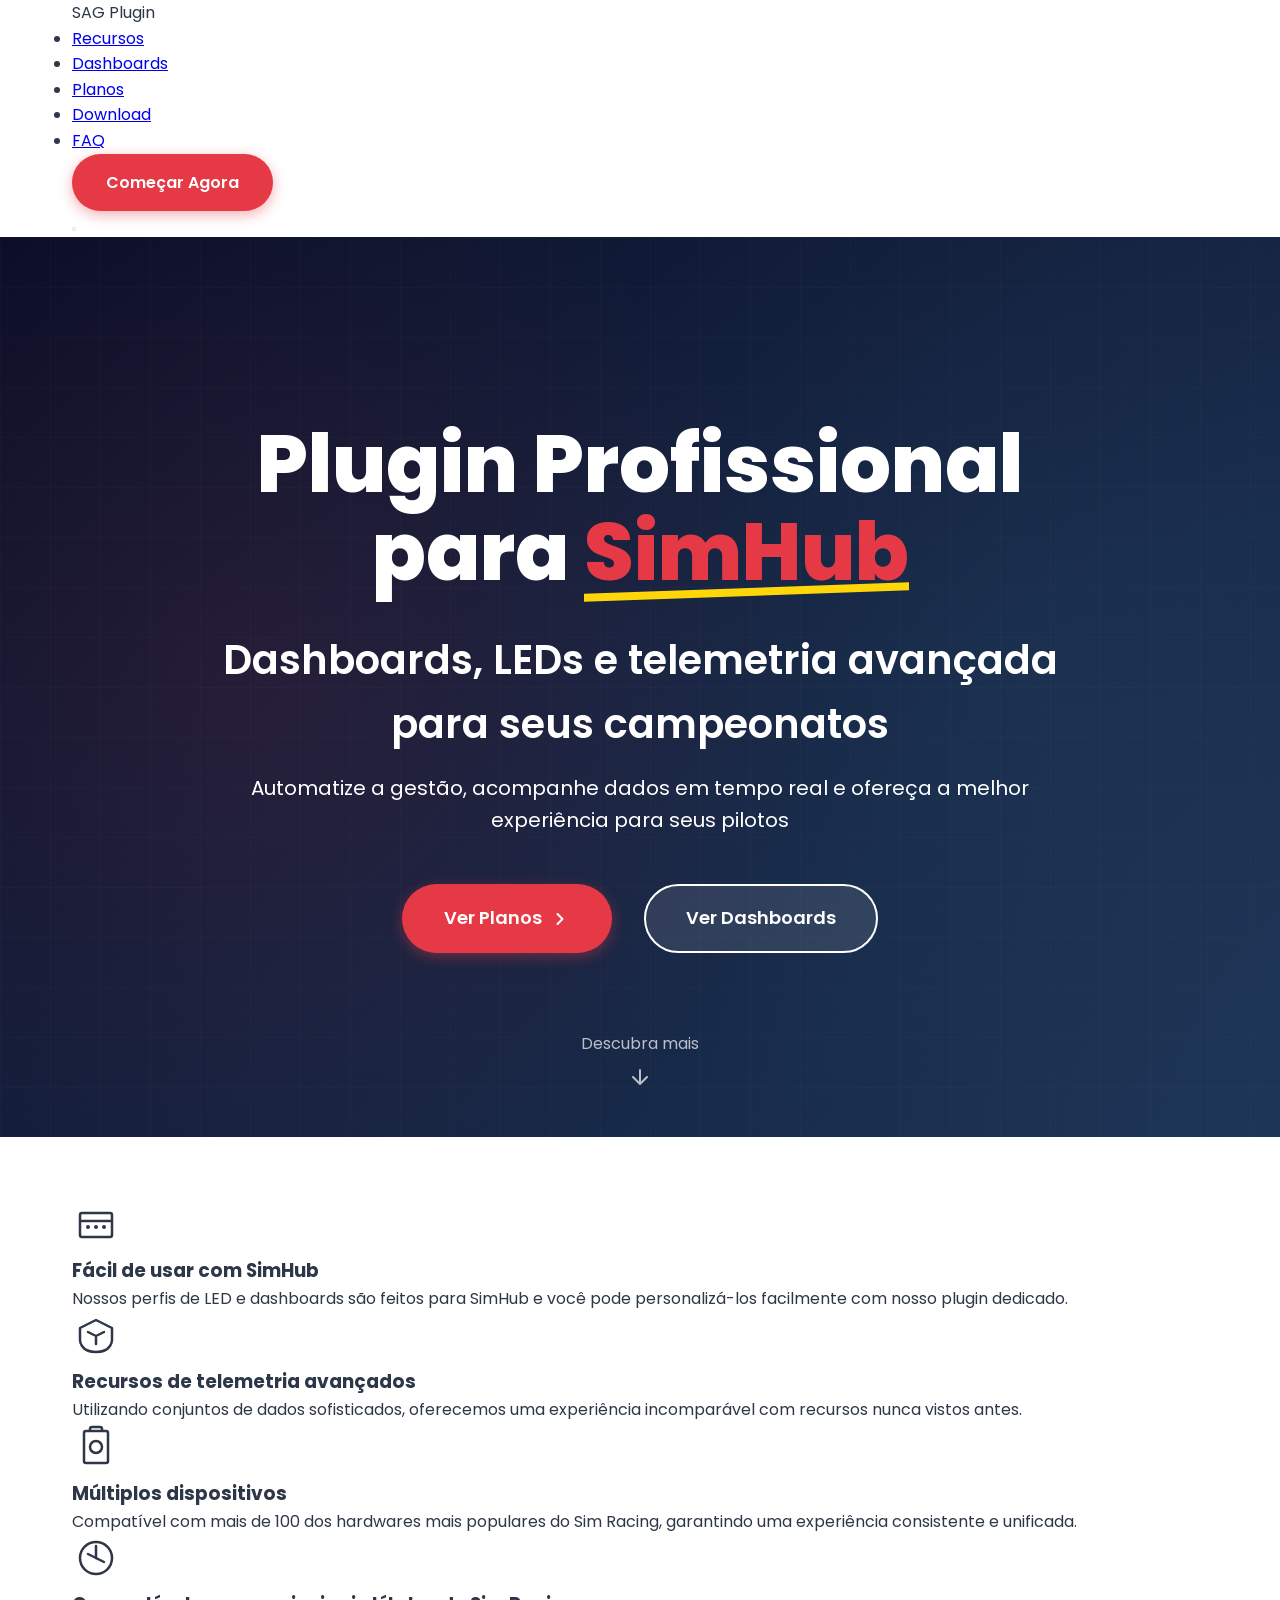
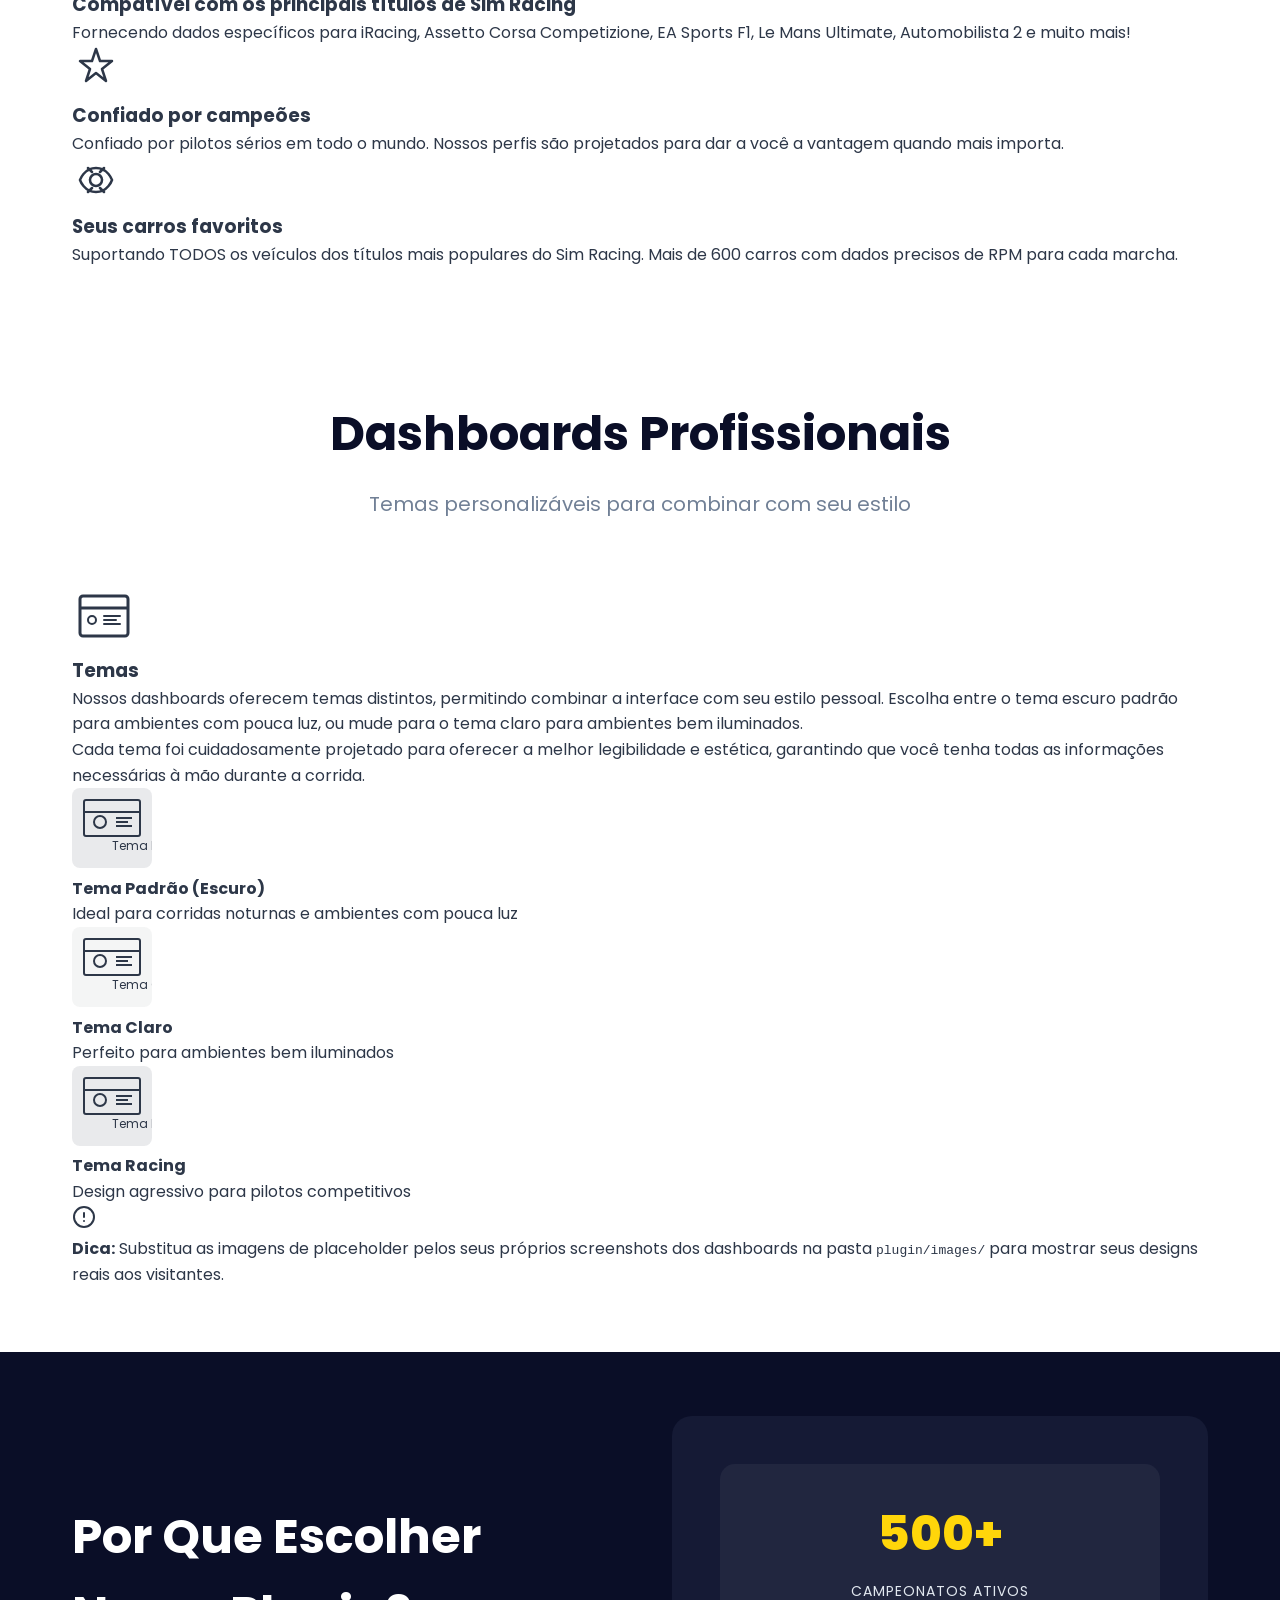
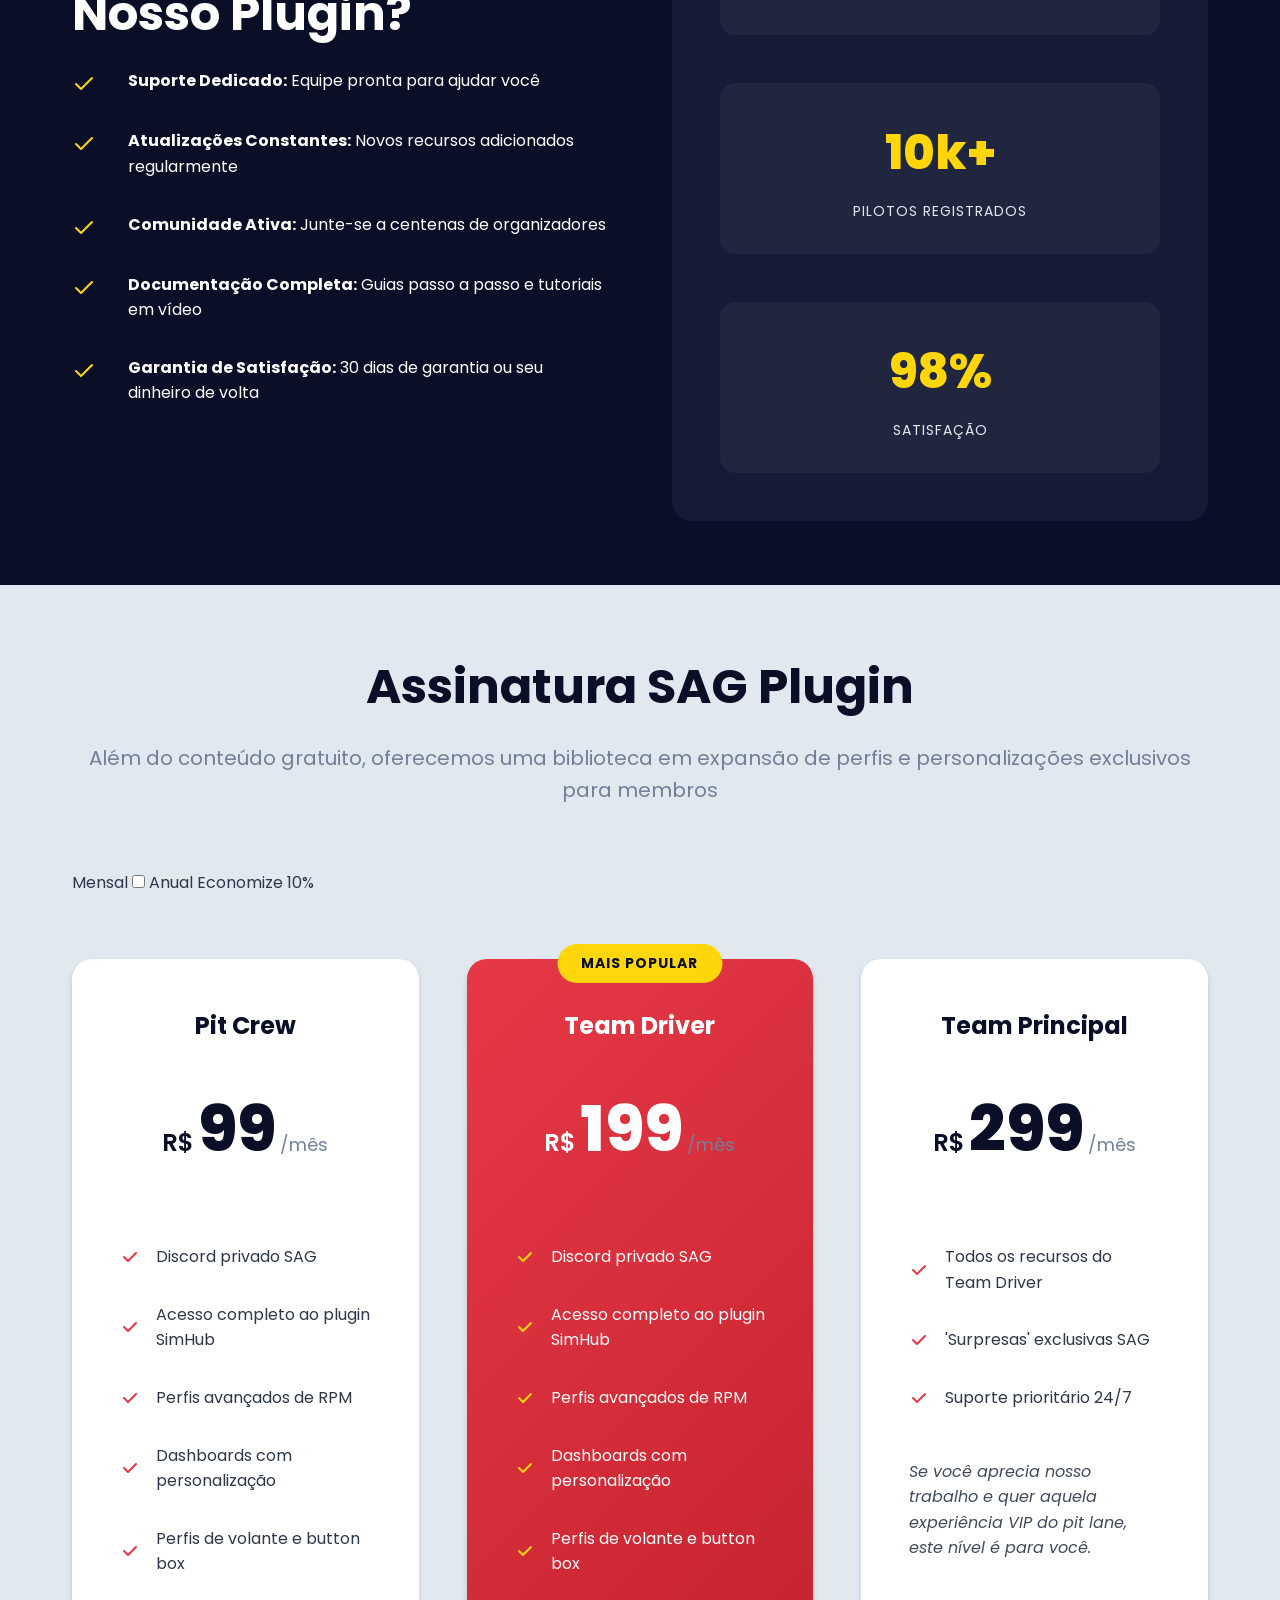
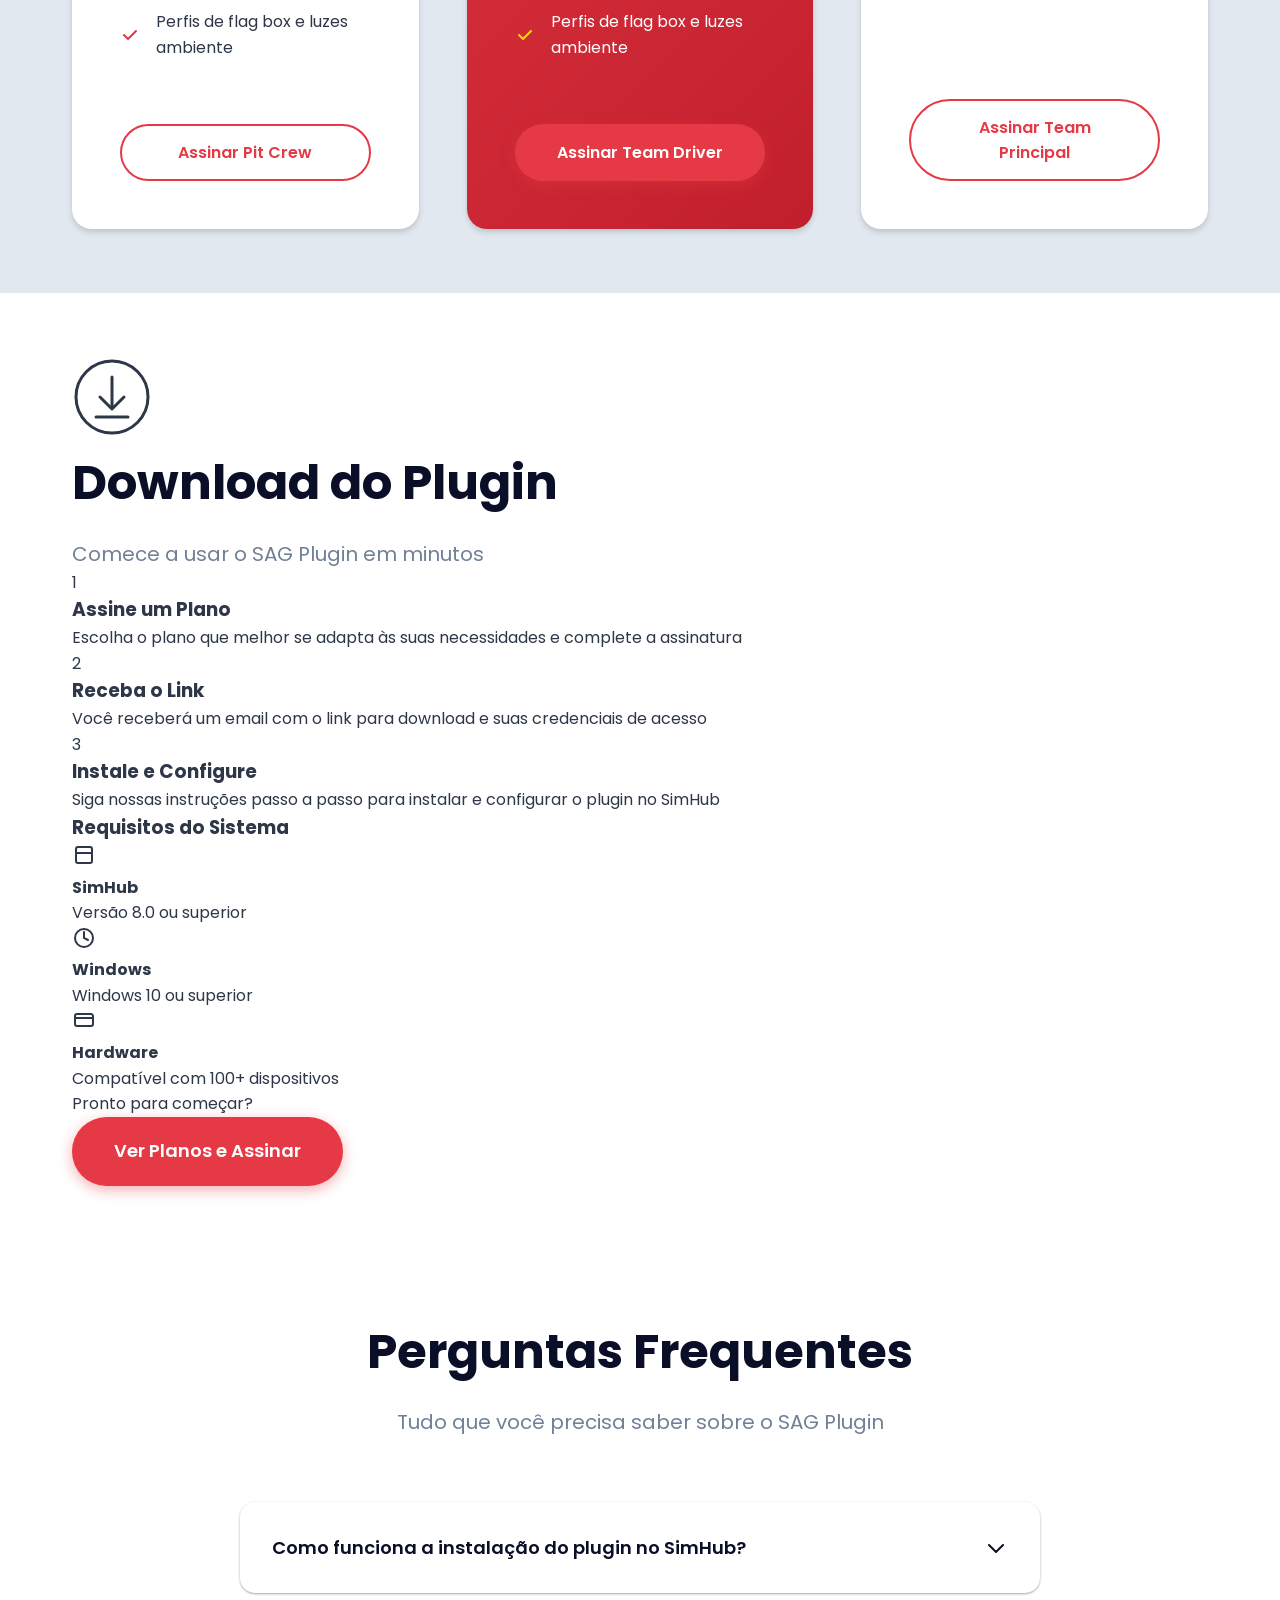
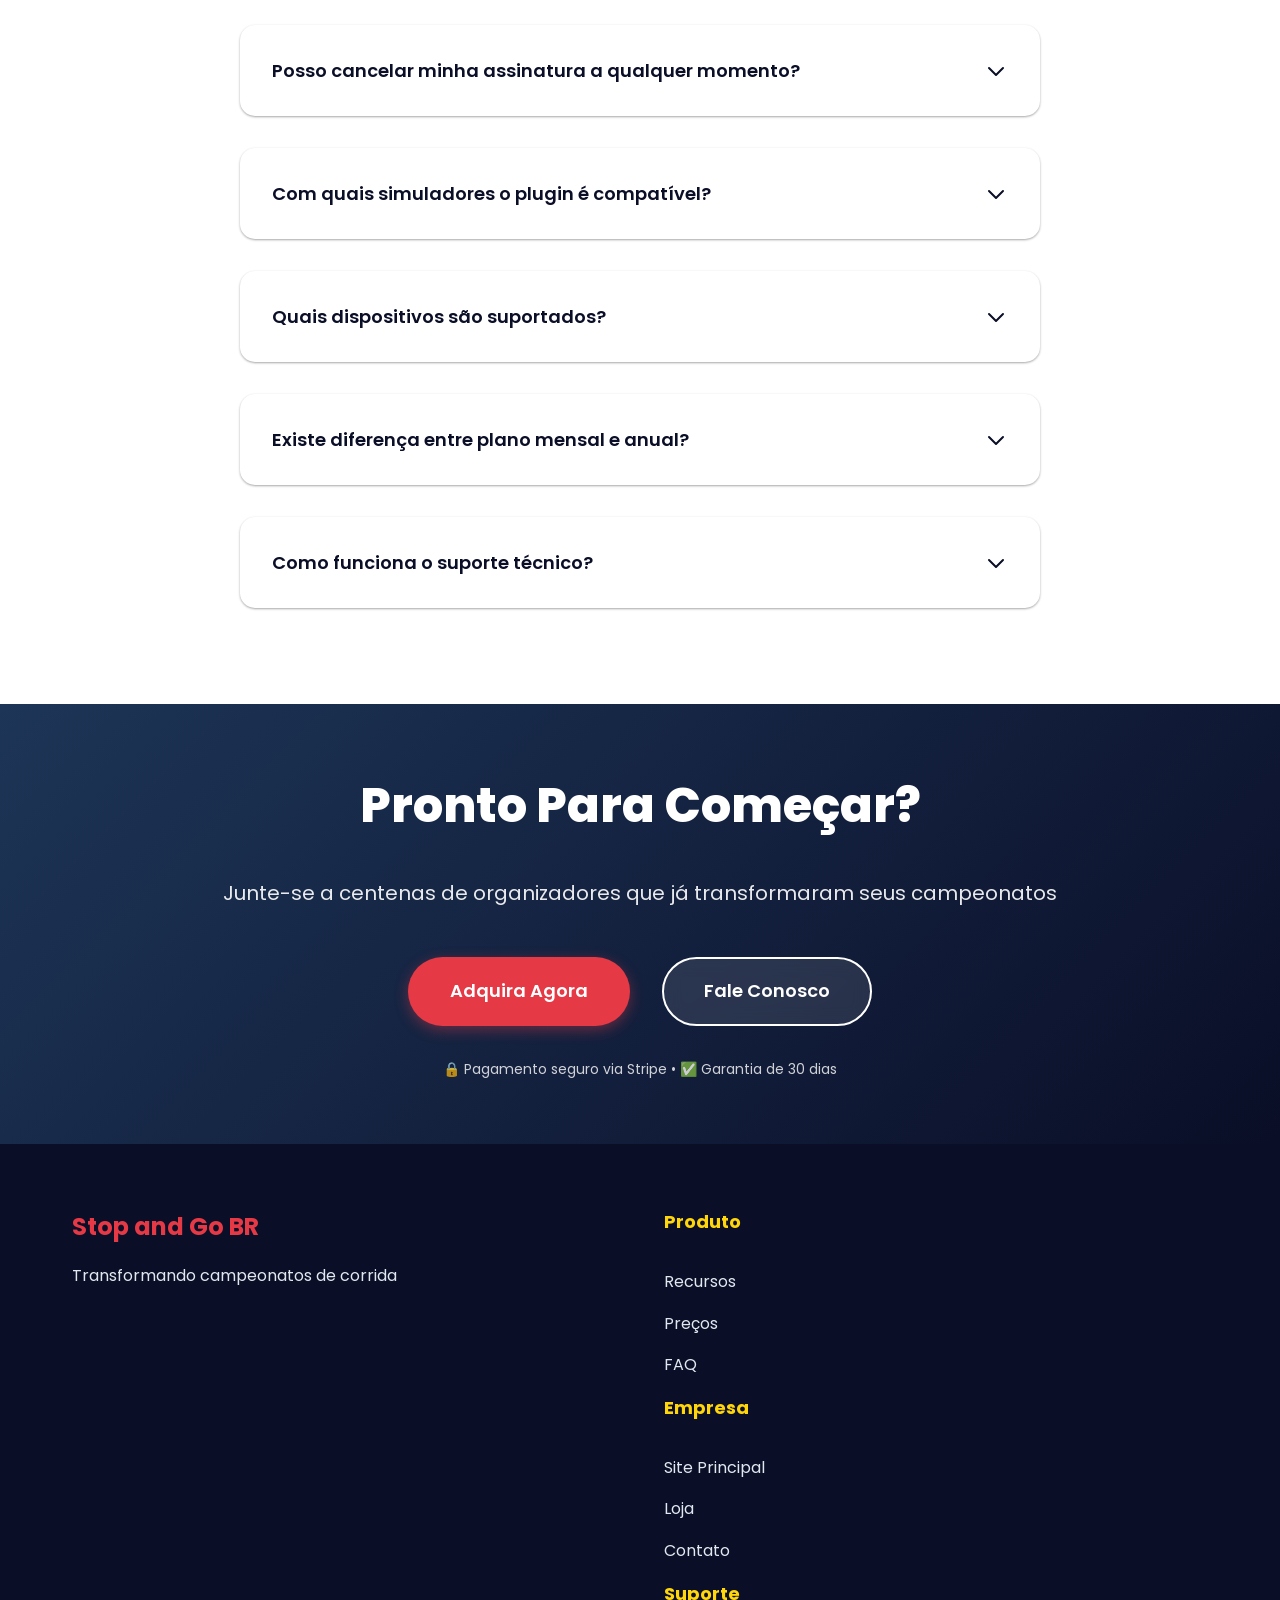
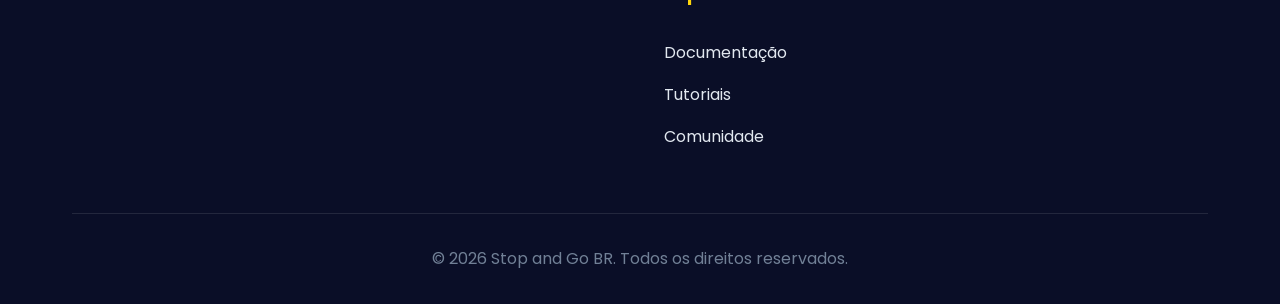
==== commit 4b3e9209: "Major redesign: professional landing page inspired by DNR website Co-authored-by: bfoliveira1985-bot" ====
--- a/plugin/index.html
+++ b/plugin/index.html
@@ -3,178 +3,265 @@
 <head>
     <meta charset="UTF-8">
     <meta name="viewport" content="width=device-width, initial-scale=1.0">
-    <meta name="description" content="Plugin exclusivo para o seu campeonato - Stop and Go BR">
-    <title>Plugin Stop and Go BR - Transforme Seu Campeonato</title>
+    <meta name="description" content="Plugin exclusivo para o seu campeonato - Stop and Go BR. Dashboards profissionais, telemetria avançada e gestão completa de campeonatos.">
+    <title>Stop and Go BR - Plugin Profissional para SimHub</title>
     <link rel="stylesheet" href="styles.css">
     <link rel="preconnect" href="https://fonts.googleapis.com">
     <link rel="preconnect" href="https://fonts.gstatic.com" crossorigin>
-    <link href="https://fonts.googleapis.com/css2?family=Poppins:wght@300;400;600;700;800&display=swap" rel="stylesheet">
+    <link href="https://fonts.googleapis.com/css2?family=Poppins:wght@300;400;500;600;700;800&display=swap" rel="stylesheet">
     <script src="https://js.stripe.com/v3/"></script>
 </head>
 <body>
+    <!-- Navigation -->
+    <nav class="navbar">
+        <div class="container">
+            <div class="nav-content">
+                <div class="nav-brand">
+                    <span class="brand-highlight">SAG</span> Plugin
+                </div>
+                <ul class="nav-menu">
+                    <li><a href="#features">Recursos</a></li>
+                    <li><a href="#dashboards">Dashboards</a></li>
+                    <li><a href="#pricing">Planos</a></li>
+                    <li><a href="#download">Download</a></li>
+                    <li><a href="#faq">FAQ</a></li>
+                </ul>
+                <div class="nav-cta">
+                    <a href="#pricing" class="btn btn-primary">Começar Agora</a>
+                </div>
+                <button class="nav-toggle" id="nav-toggle">
+                    <span></span>
+                    <span></span>
+                    <span></span>
+                </button>
+            </div>
+        </div>
+    </nav>
+
     <!-- Hero Section -->
     <section class="hero">
         <div class="hero-overlay"></div>
         <div class="container">
             <div class="hero-content">
                 <h1 class="hero-title animate-fade-in">
-                    <span class="highlight">Plugin</span> Stop and Go BR
+                    Plugin Profissional para <span class="highlight">SimHub</span>
                 </h1>
                 <p class="hero-subtitle animate-fade-in-delay-1">
-                    Leve seu campeonato de corrida para o próximo nível
+                    Dashboards, LEDs e telemetria avançada para seus campeonatos
                 </p>
                 <p class="hero-description animate-fade-in-delay-2">
-                    Automatize, gerencie e melhore a experiência dos seus pilotos com nosso plugin exclusivo
+                    Automatize a gestão, acompanhe dados em tempo real e ofereça a melhor experiência para seus pilotos
                 </p>
                 <div class="hero-cta animate-fade-in-delay-3">
                     <a href="#pricing" class="btn btn-primary btn-large">
-                        Adquira Agora
+                        Ver Planos
                         <svg width="20" height="20" viewBox="0 0 20 20" fill="none">
                             <path d="M7.5 15L12.5 10L7.5 5" stroke="currentColor" stroke-width="2" stroke-linecap="round" stroke-linejoin="round"/>
                         </svg>
                     </a>
-                    <a href="#features" class="btn btn-secondary btn-large">
-                        Saiba Mais
+                    <a href="#dashboards" class="btn btn-secondary btn-large">
+                        Ver Dashboards
                     </a>
                 </div>
             </div>
         </div>
         <div class="hero-scroll">
-            <span>Role para descobrir</span>
+            <span>Descubra mais</span>
             <svg width="24" height="24" viewBox="0 0 24 24" fill="none">
                 <path d="M12 5V19M12 19L19 12M12 19L5 12" stroke="currentColor" stroke-width="2" stroke-linecap="round" stroke-linejoin="round"/>
             </svg>
         </div>
     </section>
 
-    <!-- Features Section -->
-    <section id="features" class="features">
+    <!-- Key Features Section -->
+    <section id="features" class="key-features">
+        <div class="container">
+            <div class="features-grid-modern">
+                <div class="feature-card-modern">
+                    <div class="feature-icon-modern">
+                        <svg width="48" height="48" viewBox="0 0 48 48" fill="none">
+                            <rect x="8" y="12" width="32" height="24" rx="2" stroke="currentColor" stroke-width="2.5"/>
+                            <path d="M8 20H40" stroke="currentColor" stroke-width="2.5"/>
+                            <circle cx="16" cy="26" r="2" fill="currentColor"/>
+                            <circle cx="24" cy="26" r="2" fill="currentColor"/>
+                            <circle cx="32" cy="26" r="2" fill="currentColor"/>
+                        </svg>
+                    </div>
+                    <h3 class="feature-title-modern">Fácil de usar com SimHub</h3>
+                    <p class="feature-description-modern">
+                        Nossos perfis de LED e dashboards são feitos para SimHub e você pode personalizá-los facilmente com nosso plugin dedicado.
+                    </p>
+                </div>
+
+                <div class="feature-card-modern">
+                    <div class="feature-icon-modern">
+                        <svg width="48" height="48" viewBox="0 0 48 48" fill="none">
+                            <path d="M24 8L8 16V28C8 28 8 40 24 40C40 40 40 28 40 28V16L24 8Z" stroke="currentColor" stroke-width="2.5" stroke-linejoin="round"/>
+                            <path d="M24 24L16 20M24 24L32 20M24 24V32" stroke="currentColor" stroke-width="2.5" stroke-linecap="round"/>
+                        </svg>
+                    </div>
+                    <h3 class="feature-title-modern">Recursos de telemetria avançados</h3>
+                    <p class="feature-description-modern">
+                        Utilizando conjuntos de dados sofisticados, oferecemos uma experiência incomparável com recursos nunca vistos antes.
+                    </p>
+                </div>
+
+                <div class="feature-card-modern">
+                    <div class="feature-icon-modern">
+                        <svg width="48" height="48" viewBox="0 0 48 48" fill="none">
+                            <rect x="12" y="8" width="24" height="32" rx="2" stroke="currentColor" stroke-width="2.5"/>
+                            <path d="M18 8V6C18 4.89543 18.8954 4 20 4H28C29.1046 4 30 4.89543 30 6V8" stroke="currentColor" stroke-width="2.5"/>
+                            <circle cx="24" cy="24" r="6" stroke="currentColor" stroke-width="2.5"/>
+                        </svg>
+                    </div>
+                    <h3 class="feature-title-modern">Múltiplos dispositivos</h3>
+                    <p class="feature-description-modern">
+                        Compatível com mais de 100 dos hardwares mais populares do Sim Racing, garantindo uma experiência consistente e unificada.
+                    </p>
+                </div>
+
+                <div class="feature-card-modern">
+                    <div class="feature-icon-modern">
+                        <svg width="48" height="48" viewBox="0 0 48 48" fill="none">
+                            <circle cx="24" cy="24" r="16" stroke="currentColor" stroke-width="2.5"/>
+                            <path d="M24 12V24L32 28" stroke="currentColor" stroke-width="2.5" stroke-linecap="round"/>
+                            <path d="M24 24L16 20" stroke="currentColor" stroke-width="2.5" stroke-linecap="round"/>
+                        </svg>
+                    </div>
+                    <h3 class="feature-title-modern">Compatível com os principais títulos de Sim Racing</h3>
+                    <p class="feature-description-modern">
+                        Fornecendo dados específicos para iRacing, Assetto Corsa Competizione, EA Sports F1, Le Mans Ultimate, Automobilista 2 e muito mais!
+                    </p>
+                </div>
+
+                <div class="feature-card-modern">
+                    <div class="feature-icon-modern">
+                        <svg width="48" height="48" viewBox="0 0 48 48" fill="none">
+                            <path d="M24 4L28 16H40L30 24L34 36L24 28L14 36L18 24L8 16H20L24 4Z" stroke="currentColor" stroke-width="2.5" stroke-linejoin="round"/>
+                        </svg>
+                    </div>
+                    <h3 class="feature-title-modern">Confiado por campeões</h3>
+                    <p class="feature-description-modern">
+                        Confiado por pilotos sérios em todo o mundo. Nossos perfis são projetados para dar a você a vantagem quando mais importa.
+                    </p>
+                </div>
+
+                <div class="feature-card-modern">
+                    <div class="feature-icon-modern">
+                        <svg width="48" height="48" viewBox="0 0 48 48" fill="none">
+                            <path d="M8 24C8 24 12 12 24 12C36 12 40 24 40 24C40 24 36 36 24 36C12 36 8 24 8 24Z" stroke="currentColor" stroke-width="2.5"/>
+                            <circle cx="24" cy="24" r="6" stroke="currentColor" stroke-width="2.5"/>
+                            <path d="M20 16L16 12M28 16L32 12M28 32L32 36M20 32L16 36" stroke="currentColor" stroke-width="2.5" stroke-linecap="round"/>
+                        </svg>
+                    </div>
+                    <h3 class="feature-title-modern">Seus carros favoritos</h3>
+                    <p class="feature-description-modern">
+                        Suportando TODOS os veículos dos títulos mais populares do Sim Racing. Mais de 600 carros com dados precisos de RPM para cada marcha.
+                    </p>
+                </div>
+            </div>
+        </div>
+    </section>
+
+    <!-- Dashboard Themes Section -->
+    <section id="dashboards" class="dashboards">
         <div class="container">
             <div class="section-header">
-                <h2 class="section-title">Recursos Incríveis</h2>
-                <p class="section-subtitle">Tudo que você precisa para gerenciar seu campeonato</p>
-            </div>
-            <div class="features-grid">
-                <div class="feature-card">
-                    <div class="feature-icon">
-                        <svg width="48" height="48" viewBox="0 0 48 48" fill="none">
-                            <path d="M24 4L4 14L24 24L44 14L24 4Z" stroke="currentColor" stroke-width="3" stroke-linecap="round" stroke-linejoin="round"/>
-                            <path d="M4 34L24 44L44 34" stroke="currentColor" stroke-width="3" stroke-linecap="round" stroke-linejoin="round"/>
-                            <path d="M4 24L24 34L44 24" stroke="currentColor" stroke-width="3" stroke-linecap="round" stroke-linejoin="round"/>
-                        </svg>
-                    </div>
-                    <h3 class="feature-title">Gestão Automática</h3>
-                    <p class="feature-description">
-                        Automatize a gestão de pontuação, classificação e resultados em tempo real
-                    </p>
-                </div>
-                <div class="feature-card">
-                    <div class="feature-icon">
-                        <svg width="48" height="48" viewBox="0 0 48 48" fill="none">
-                            <circle cx="24" cy="24" r="20" stroke="currentColor" stroke-width="3"/>
-                            <path d="M24 12V24L32 28" stroke="currentColor" stroke-width="3" stroke-linecap="round"/>
-                        </svg>
-                    </div>
-                    <h3 class="feature-title">Tempo Real</h3>
-                    <p class="feature-description">
-                        Acompanhe telemetria e estatísticas ao vivo durante as corridas
-                    </p>
-                </div>
-                <div class="feature-card">
-                    <div class="feature-icon">
-                        <svg width="48" height="48" viewBox="0 0 48 48" fill="none">
-                            <rect x="6" y="10" width="36" height="28" rx="2" stroke="currentColor" stroke-width="3"/>
-                            <path d="M6 18H42" stroke="currentColor" stroke-width="3"/>
-                            <circle cx="24" cy="26" r="4" stroke="currentColor" stroke-width="3"/>
-                        </svg>
-                    </div>
-                    <h3 class="feature-title">Dashboard Completo</h3>
-                    <p class="feature-description">
-                        Interface intuitiva com todas as informações que você precisa
-                    </p>
-                </div>
-                <div class="feature-card">
-                    <div class="feature-icon">
-                        <svg width="48" height="48" viewBox="0 0 48 48" fill="none">
-                            <path d="M24 44C35.046 44 44 35.046 44 24C44 12.954 35.046 4 24 4C12.954 4 4 12.954 4 24C4 35.046 12.954 44 24 44Z" stroke="currentColor" stroke-width="3"/>
-                            <path d="M24 16V24L30 30" stroke="currentColor" stroke-width="3" stroke-linecap="round"/>
-                        </svg>
-                    </div>
-                    <h3 class="feature-title">Histórico Completo</h3>
-                    <p class="feature-description">
-                        Acesse estatísticas e resultados de todas as temporadas anteriores
-                    </p>
-                </div>
-                <div class="feature-card">
-                    <div class="feature-icon">
-                        <svg width="48" height="48" viewBox="0 0 48 48" fill="none">
-                            <path d="M40 24C40 32.837 32.837 40 24 40C15.163 40 8 32.837 8 24C8 15.163 15.163 8 24 8" stroke="currentColor" stroke-width="3" stroke-linecap="round"/>
-                            <path d="M44 12L24 12L24 32" stroke="currentColor" stroke-width="3" stroke-linecap="round" stroke-linejoin="round"/>
-                        </svg>
-                    </div>
-                    <h3 class="feature-title">Relatórios Avançados</h3>
-                    <p class="feature-description">
-                        Gere relatórios detalhados sobre desempenho e estatísticas
-                    </p>
-                </div>
-                <div class="feature-card">
-                    <div class="feature-icon">
-                        <svg width="48" height="48" viewBox="0 0 48 48" fill="none">
-                            <path d="M24 4V44M4 24H44" stroke="currentColor" stroke-width="3" stroke-linecap="round"/>
-                            <circle cx="24" cy="24" r="8" stroke="currentColor" stroke-width="3"/>
-                        </svg>
-                    </div>
-                    <h3 class="feature-title">Integração Fácil</h3>
-                    <p class="feature-description">
-                        Instale e configure em minutos, compatível com principais jogos de corrida
-                    </p>
-                </div>
-            </div>
-        </div>
-    </section>
-
-    <!-- Screenshots/Gallery Section -->
-    <section id="gallery" class="gallery">
-        <div class="container">
-            <div class="section-header">
-                <h2 class="section-title">Veja o Plugin em Ação</h2>
-                <p class="section-subtitle">Interface moderna e intuitiva</p>
-            </div>
-            <div class="gallery-grid">
-                <div class="gallery-item">
-                    <div class="gallery-placeholder">
+                <h2 class="section-title">Dashboards Profissionais</h2>
+                <p class="section-subtitle">Temas personalizáveis para combinar com seu estilo</p>
+            </div>
+            
+            <div class="dashboards-content">
+                <div class="dashboard-intro">
+                    <div class="dashboard-icon">
                         <svg width="64" height="64" viewBox="0 0 64 64" fill="none">
-                            <rect width="64" height="64" rx="8" fill="currentColor" opacity="0.1"/>
-                            <path d="M20 44L32 28L44 44" stroke="currentColor" stroke-width="2" stroke-linecap="round" stroke-linejoin="round"/>
-                            <circle cx="40" cy="24" r="4" stroke="currentColor" stroke-width="2"/>
-                        </svg>
-                        <p>Dashboard Principal</p>
-                    </div>
-                </div>
-                <div class="gallery-item">
-                    <div class="gallery-placeholder">
-                        <svg width="64" height="64" viewBox="0 0 64 64" fill="none">
-                            <rect width="64" height="64" rx="8" fill="currentColor" opacity="0.1"/>
-                            <path d="M20 44L32 28L44 44" stroke="currentColor" stroke-width="2" stroke-linecap="round" stroke-linejoin="round"/>
-                            <circle cx="40" cy="24" r="4" stroke="currentColor" stroke-width="2"/>
-                        </svg>
-                        <p>Telemetria em Tempo Real</p>
-                    </div>
-                </div>
-                <div class="gallery-item">
-                    <div class="gallery-placeholder">
-                        <svg width="64" height="64" viewBox="0 0 64 64" fill="none">
-                            <rect width="64" height="64" rx="8" fill="currentColor" opacity="0.1"/>
-                            <path d="M20 44L32 28L44 44" stroke="currentColor" stroke-width="2" stroke-linecap="round" stroke-linejoin="round"/>
-                            <circle cx="40" cy="24" r="4" stroke="currentColor" stroke-width="2"/>
-                        </svg>
-                        <p>Gestão de Campeonatos</p>
-                    </div>
-                </div>
-            </div>
-            <p class="gallery-note">
-                💡 <strong>Dica:</strong> Substitua as imagens acima pelos seus próprios screenshots do plugin na pasta <code>plugin/images/</code>
-            </p>
+                            <rect x="8" y="12" width="48" height="40" rx="3" stroke="currentColor" stroke-width="3"/>
+                            <path d="M8 24H56" stroke="currentColor" stroke-width="3"/>
+                            <circle cx="20" cy="36" r="4" stroke="currentColor" stroke-width="2"/>
+                            <path d="M32 32H48M32 36H44M32 40H48" stroke="currentColor" stroke-width="2" stroke-linecap="round"/>
+                        </svg>
+                    </div>
+                    <h3>Temas</h3>
+                    <p>
+                        Nossos dashboards oferecem temas distintos, permitindo combinar a interface com seu estilo pessoal. 
+                        Escolha entre o tema escuro padrão para ambientes com pouca luz, ou mude para o tema claro para ambientes bem iluminados.
+                    </p>
+                    <p>
+                        Cada tema foi cuidadosamente projetado para oferecer a melhor legibilidade e estética, 
+                        garantindo que você tenha todas as informações necessárias à mão durante a corrida.
+                    </p>
+                </div>
+
+                <div class="dashboard-themes">
+                    <div class="theme-card">
+                        <div class="theme-image">
+                            <div class="theme-placeholder theme-dark">
+                                <svg width="80" height="80" viewBox="0 0 80 80" fill="none">
+                                    <rect width="80" height="80" rx="8" fill="currentColor" opacity="0.1"/>
+                                    <rect x="12" y="12" width="56" height="36" rx="2" stroke="currentColor" stroke-width="2"/>
+                                    <path d="M12 24H68" stroke="currentColor" stroke-width="2"/>
+                                    <circle cx="28" cy="34" r="6" stroke="currentColor" stroke-width="2"/>
+                                    <path d="M44 30H60M44 34H56M44 38H60" stroke="currentColor" stroke-width="2"/>
+                                    <text x="40" y="62" font-size="12" fill="currentColor">Tema Escuro</text>
+                                </svg>
+                            </div>
+                        </div>
+                        <div class="theme-info">
+                            <h4>Tema Padrão (Escuro)</h4>
+                            <p>Ideal para corridas noturnas e ambientes com pouca luz</p>
+                        </div>
+                    </div>
+
+                    <div class="theme-card">
+                        <div class="theme-image">
+                            <div class="theme-placeholder theme-light">
+                                <svg width="80" height="80" viewBox="0 0 80 80" fill="none">
+                                    <rect width="80" height="80" rx="8" fill="currentColor" opacity="0.05"/>
+                                    <rect x="12" y="12" width="56" height="36" rx="2" stroke="currentColor" stroke-width="2"/>
+                                    <path d="M12 24H68" stroke="currentColor" stroke-width="2"/>
+                                    <circle cx="28" cy="34" r="6" stroke="currentColor" stroke-width="2"/>
+                                    <path d="M44 30H60M44 34H56M44 38H60" stroke="currentColor" stroke-width="2"/>
+                                    <text x="40" y="62" font-size="12" fill="currentColor">Tema Claro</text>
+                                </svg>
+                            </div>
+                        </div>
+                        <div class="theme-info">
+                            <h4>Tema Claro</h4>
+                            <p>Perfeito para ambientes bem iluminados</p>
+                        </div>
+                    </div>
+
+                    <div class="theme-card">
+                        <div class="theme-image">
+                            <div class="theme-placeholder theme-custom">
+                                <svg width="80" height="80" viewBox="0 0 80 80" fill="none">
+                                    <rect width="80" height="80" rx="8" fill="currentColor" opacity="0.1"/>
+                                    <rect x="12" y="12" width="56" height="36" rx="2" stroke="currentColor" stroke-width="2"/>
+                                    <path d="M12 24H68" stroke="currentColor" stroke-width="2"/>
+                                    <circle cx="28" cy="34" r="6" stroke="currentColor" stroke-width="2"/>
+                                    <path d="M44 30H60M44 34H56M44 38H60" stroke="currentColor" stroke-width="2"/>
+                                    <text x="40" y="62" font-size="12" fill="currentColor">Tema Racing</text>
+                                </svg>
+                            </div>
+                        </div>
+                        <div class="theme-info">
+                            <h4>Tema Racing</h4>
+                            <p>Design agressivo para pilotos competitivos</p>
+                        </div>
+                    </div>
+                </div>
+
+                <div class="dashboard-note">
+                    <svg width="24" height="24" viewBox="0 0 24 24" fill="none">
+                        <circle cx="12" cy="12" r="10" stroke="currentColor" stroke-width="2"/>
+                        <path d="M12 8V12M12 16H12.01" stroke="currentColor" stroke-width="2" stroke-linecap="round"/>
+                    </svg>
+                    <p>
+                        <strong>Dica:</strong> Substitua as imagens de placeholder pelos seus próprios screenshots dos dashboards 
+                        na pasta <code>plugin/images/</code> para mostrar seus designs reais aos visitantes.
+                    </p>
+                </div>
+            </div>
         </div>
     </section>
 
@@ -241,16 +328,31 @@
     <section id="pricing" class="pricing">
         <div class="container">
             <div class="section-header">
-                <h2 class="section-title">Escolha Seu Plano</h2>
-                <p class="section-subtitle">Preços justos para todos os tamanhos de campeonato</p>
-            </div>
+                <h2 class="section-title">Assinatura SAG Plugin</h2>
+                <p class="section-subtitle">Além do conteúdo gratuito, oferecemos uma biblioteca em expansão de perfis e personalizações exclusivos para membros</p>
+            </div>
+
+            <!-- Billing Toggle -->
+            <div class="billing-toggle">
+                <span class="billing-label">Mensal</span>
+                <label class="toggle-switch">
+                    <input type="checkbox" id="billing-toggle">
+                    <span class="toggle-slider"></span>
+                </label>
+                <span class="billing-label">
+                    Anual
+                    <span class="save-badge">Economize 10%</span>
+                </span>
+            </div>
+
             <div class="pricing-grid">
                 <div class="pricing-card">
                     <div class="pricing-header">
-                        <h3 class="pricing-plan">Básico</h3>
+                        <h3 class="pricing-plan">Pit Crew</h3>
                         <div class="pricing-price">
                             <span class="currency">R$</span>
-                            <span class="amount">99</span>
+                            <span class="amount monthly-price">99</span>
+                            <span class="amount annual-price" style="display: none;">89</span>
                             <span class="period">/mês</span>
                         </div>
                     </div>
@@ -259,39 +361,52 @@
                             <svg width="20" height="20" viewBox="0 0 20 20" fill="none">
                                 <path d="M16 6L8 14L4 10" stroke="currentColor" stroke-width="2" stroke-linecap="round" stroke-linejoin="round"/>
                             </svg>
-                            Até 50 pilotos
-                        </li>
-                        <li>
-                            <svg width="20" height="20" viewBox="0 0 20 20" fill="none">
-                                <path d="M16 6L8 14L4 10" stroke="currentColor" stroke-width="2" stroke-linecap="round" stroke-linejoin="round"/>
-                            </svg>
-                            1 campeonato ativo
-                        </li>
-                        <li>
-                            <svg width="20" height="20" viewBox="0 0 20 20" fill="none">
-                                <path d="M16 6L8 14L4 10" stroke="currentColor" stroke-width="2" stroke-linecap="round" stroke-linejoin="round"/>
-                            </svg>
-                            Relatórios básicos
-                        </li>
-                        <li>
-                            <svg width="20" height="20" viewBox="0 0 20 20" fill="none">
-                                <path d="M16 6L8 14L4 10" stroke="currentColor" stroke-width="2" stroke-linecap="round" stroke-linejoin="round"/>
-                            </svg>
-                            Suporte por email
+                            Discord privado SAG
+                        </li>
+                        <li>
+                            <svg width="20" height="20" viewBox="0 0 20 20" fill="none">
+                                <path d="M16 6L8 14L4 10" stroke="currentColor" stroke-width="2" stroke-linecap="round" stroke-linejoin="round"/>
+                            </svg>
+                            Acesso completo ao plugin SimHub
+                        </li>
+                        <li>
+                            <svg width="20" height="20" viewBox="0 0 20 20" fill="none">
+                                <path d="M16 6L8 14L4 10" stroke="currentColor" stroke-width="2" stroke-linecap="round" stroke-linejoin="round"/>
+                            </svg>
+                            Perfis avançados de RPM
+                        </li>
+                        <li>
+                            <svg width="20" height="20" viewBox="0 0 20 20" fill="none">
+                                <path d="M16 6L8 14L4 10" stroke="currentColor" stroke-width="2" stroke-linecap="round" stroke-linejoin="round"/>
+                            </svg>
+                            Dashboards com personalização
+                        </li>
+                        <li>
+                            <svg width="20" height="20" viewBox="0 0 20 20" fill="none">
+                                <path d="M16 6L8 14L4 10" stroke="currentColor" stroke-width="2" stroke-linecap="round" stroke-linejoin="round"/>
+                            </svg>
+                            Perfis de volante e button box
+                        </li>
+                        <li>
+                            <svg width="20" height="20" viewBox="0 0 20 20" fill="none">
+                                <path d="M16 6L8 14L4 10" stroke="currentColor" stroke-width="2" stroke-linecap="round" stroke-linejoin="round"/>
+                            </svg>
+                            Perfis de flag box e luzes ambiente
                         </li>
                     </ul>
                     <button class="btn btn-outline btn-block" data-plan="basic">
-                        Começar Agora
+                        Assinar Pit Crew
                     </button>
                 </div>
 
                 <div class="pricing-card featured">
                     <div class="pricing-badge">Mais Popular</div>
                     <div class="pricing-header">
-                        <h3 class="pricing-plan">Profissional</h3>
+                        <h3 class="pricing-plan">Team Driver</h3>
                         <div class="pricing-price">
                             <span class="currency">R$</span>
-                            <span class="amount">199</span>
+                            <span class="amount monthly-price">199</span>
+                            <span class="amount annual-price" style="display: none;">179</span>
                             <span class="period">/mês</span>
                         </div>
                     </div>
@@ -300,44 +415,51 @@
                             <svg width="20" height="20" viewBox="0 0 20 20" fill="none">
                                 <path d="M16 6L8 14L4 10" stroke="currentColor" stroke-width="2" stroke-linecap="round" stroke-linejoin="round"/>
                             </svg>
-                            Até 200 pilotos
-                        </li>
-                        <li>
-                            <svg width="20" height="20" viewBox="0 0 20 20" fill="none">
-                                <path d="M16 6L8 14L4 10" stroke="currentColor" stroke-width="2" stroke-linecap="round" stroke-linejoin="round"/>
-                            </svg>
-                            Campeonatos ilimitados
-                        </li>
-                        <li>
-                            <svg width="20" height="20" viewBox="0 0 20 20" fill="none">
-                                <path d="M16 6L8 14L4 10" stroke="currentColor" stroke-width="2" stroke-linecap="round" stroke-linejoin="round"/>
-                            </svg>
-                            Relatórios avançados
-                        </li>
-                        <li>
-                            <svg width="20" height="20" viewBox="0 0 20 20" fill="none">
-                                <path d="M16 6L8 14L4 10" stroke="currentColor" stroke-width="2" stroke-linecap="round" stroke-linejoin="round"/>
-                            </svg>
-                            Telemetria em tempo real
-                        </li>
-                        <li>
-                            <svg width="20" height="20" viewBox="0 0 20 20" fill="none">
-                                <path d="M16 6L8 14L4 10" stroke="currentColor" stroke-width="2" stroke-linecap="round" stroke-linejoin="round"/>
-                            </svg>
-                            Suporte prioritário
+                            Discord privado SAG
+                        </li>
+                        <li>
+                            <svg width="20" height="20" viewBox="0 0 20 20" fill="none">
+                                <path d="M16 6L8 14L4 10" stroke="currentColor" stroke-width="2" stroke-linecap="round" stroke-linejoin="round"/>
+                            </svg>
+                            Acesso completo ao plugin SimHub
+                        </li>
+                        <li>
+                            <svg width="20" height="20" viewBox="0 0 20 20" fill="none">
+                                <path d="M16 6L8 14L4 10" stroke="currentColor" stroke-width="2" stroke-linecap="round" stroke-linejoin="round"/>
+                            </svg>
+                            Perfis avançados de RPM
+                        </li>
+                        <li>
+                            <svg width="20" height="20" viewBox="0 0 20 20" fill="none">
+                                <path d="M16 6L8 14L4 10" stroke="currentColor" stroke-width="2" stroke-linecap="round" stroke-linejoin="round"/>
+                            </svg>
+                            Dashboards com personalização
+                        </li>
+                        <li>
+                            <svg width="20" height="20" viewBox="0 0 20 20" fill="none">
+                                <path d="M16 6L8 14L4 10" stroke="currentColor" stroke-width="2" stroke-linecap="round" stroke-linejoin="round"/>
+                            </svg>
+                            Perfis de volante e button box
+                        </li>
+                        <li>
+                            <svg width="20" height="20" viewBox="0 0 20 20" fill="none">
+                                <path d="M16 6L8 14L4 10" stroke="currentColor" stroke-width="2" stroke-linecap="round" stroke-linejoin="round"/>
+                            </svg>
+                            Perfis de flag box e luzes ambiente
                         </li>
                     </ul>
                     <button class="btn btn-primary btn-block" data-plan="professional">
-                        Começar Agora
+                        Assinar Team Driver
                     </button>
                 </div>
 
                 <div class="pricing-card">
                     <div class="pricing-header">
-                        <h3 class="pricing-plan">Enterprise</h3>
+                        <h3 class="pricing-plan">Team Principal</h3>
                         <div class="pricing-price">
                             <span class="currency">R$</span>
-                            <span class="amount">399</span>
+                            <span class="amount monthly-price">299</span>
+                            <span class="amount annual-price" style="display: none;">269</span>
                             <span class="period">/mês</span>
                         </div>
                     </div>
@@ -346,64 +468,127 @@
                             <svg width="20" height="20" viewBox="0 0 20 20" fill="none">
                                 <path d="M16 6L8 14L4 10" stroke="currentColor" stroke-width="2" stroke-linecap="round" stroke-linejoin="round"/>
                             </svg>
-                            Pilotos ilimitados
-                        </li>
-                        <li>
-                            <svg width="20" height="20" viewBox="0 0 20 20" fill="none">
-                                <path d="M16 6L8 14L4 10" stroke="currentColor" stroke-width="2" stroke-linecap="round" stroke-linejoin="round"/>
-                            </svg>
-                            Campeonatos ilimitados
-                        </li>
-                        <li>
-                            <svg width="20" height="20" viewBox="0 0 20 20" fill="none">
-                                <path d="M16 6L8 14L4 10" stroke="currentColor" stroke-width="2" stroke-linecap="round" stroke-linejoin="round"/>
-                            </svg>
-                            Todos os recursos
-                        </li>
-                        <li>
-                            <svg width="20" height="20" viewBox="0 0 20 20" fill="none">
-                                <path d="M16 6L8 14L4 10" stroke="currentColor" stroke-width="2" stroke-linecap="round" stroke-linejoin="round"/>
-                            </svg>
-                            API personalizada
-                        </li>
-                        <li>
-                            <svg width="20" height="20" viewBox="0 0 20 20" fill="none">
-                                <path d="M16 6L8 14L4 10" stroke="currentColor" stroke-width="2" stroke-linecap="round" stroke-linejoin="round"/>
-                            </svg>
-                            Suporte 24/7
-                        </li>
-                        <li>
-                            <svg width="20" height="20" viewBox="0 0 20 20" fill="none">
-                                <path d="M16 6L8 14L4 10" stroke="currentColor" stroke-width="2" stroke-linecap="round" stroke-linejoin="round"/>
-                            </svg>
-                            Gerente de conta dedicado
+                            Todos os recursos do Team Driver
+                        </li>
+                        <li>
+                            <svg width="20" height="20" viewBox="0 0 20 20" fill="none">
+                                <path d="M16 6L8 14L4 10" stroke="currentColor" stroke-width="2" stroke-linecap="round" stroke-linejoin="round"/>
+                            </svg>
+                            'Surpresas' exclusivas SAG
+                        </li>
+                        <li>
+                            <svg width="20" height="20" viewBox="0 0 20 20" fill="none">
+                                <path d="M16 6L8 14L4 10" stroke="currentColor" stroke-width="2" stroke-linecap="round" stroke-linejoin="round"/>
+                            </svg>
+                            Suporte prioritário 24/7
+                        </li>
+                        <li class="pricing-note">
+                            <p style="margin-top: 1rem; font-style: italic; opacity: 0.9;">
+                                Se você aprecia nosso trabalho e quer aquela experiência VIP do pit lane, este nível é para você.
+                            </p>
                         </li>
                     </ul>
                     <button class="btn btn-outline btn-block" data-plan="enterprise">
-                        Fale Conosco
+                        Assinar Team Principal
                     </button>
                 </div>
             </div>
         </div>
     </section>
 
+    <!-- Download Section -->
+    <section id="download" class="download">
+        <div class="container">
+            <div class="download-content">
+                <div class="download-header">
+                    <svg width="80" height="80" viewBox="0 0 80 80" fill="none" class="download-icon">
+                        <circle cx="40" cy="40" r="36" stroke="currentColor" stroke-width="3"/>
+                        <path d="M40 20V52M40 52L28 40M40 52L52 40" stroke="currentColor" stroke-width="3" stroke-linecap="round" stroke-linejoin="round"/>
+                        <path d="M24 60H56" stroke="currentColor" stroke-width="3" stroke-linecap="round"/>
+                    </svg>
+                    <h2 class="section-title">Download do Plugin</h2>
+                    <p class="section-subtitle">Comece a usar o SAG Plugin em minutos</p>
+                </div>
+
+                <div class="download-steps">
+                    <div class="download-step">
+                        <div class="step-number">1</div>
+                        <h3>Assine um Plano</h3>
+                        <p>Escolha o plano que melhor se adapta às suas necessidades e complete a assinatura</p>
+                    </div>
+                    <div class="download-step">
+                        <div class="step-number">2</div>
+                        <h3>Receba o Link</h3>
+                        <p>Você receberá um email com o link para download e suas credenciais de acesso</p>
+                    </div>
+                    <div class="download-step">
+                        <div class="step-number">3</div>
+                        <h3>Instale e Configure</h3>
+                        <p>Siga nossas instruções passo a passo para instalar e configurar o plugin no SimHub</p>
+                    </div>
+                </div>
+
+                <div class="download-requirements">
+                    <h3>Requisitos do Sistema</h3>
+                    <div class="requirements-grid">
+                        <div class="requirement-item">
+                            <svg width="24" height="24" viewBox="0 0 24 24" fill="none">
+                                <rect x="4" y="4" width="16" height="16" rx="2" stroke="currentColor" stroke-width="2"/>
+                                <path d="M4 10H20" stroke="currentColor" stroke-width="2"/>
+                            </svg>
+                            <div>
+                                <strong>SimHub</strong>
+                                <p>Versão 8.0 ou superior</p>
+                            </div>
+                        </div>
+                        <div class="requirement-item">
+                            <svg width="24" height="24" viewBox="0 0 24 24" fill="none">
+                                <circle cx="12" cy="12" r="9" stroke="currentColor" stroke-width="2"/>
+                                <path d="M12 6V12L16 14" stroke="currentColor" stroke-width="2" stroke-linecap="round"/>
+                            </svg>
+                            <div>
+                                <strong>Windows</strong>
+                                <p>Windows 10 ou superior</p>
+                            </div>
+                        </div>
+                        <div class="requirement-item">
+                            <svg width="24" height="24" viewBox="0 0 24 24" fill="none">
+                                <path d="M21 16V8C21 6.89543 20.1046 6 19 6H5C3.89543 6 3 6.89543 3 8V16C3 17.1046 3.89543 18 5 18H19C20.1046 18 21 17.1046 21 16Z" stroke="currentColor" stroke-width="2"/>
+                                <path d="M3 10H21" stroke="currentColor" stroke-width="2"/>
+                            </svg>
+                            <div>
+                                <strong>Hardware</strong>
+                                <p>Compatível com 100+ dispositivos</p>
+                            </div>
+                        </div>
+                    </div>
+                </div>
+
+                <div class="download-cta">
+                    <p>Pronto para começar?</p>
+                    <a href="#pricing" class="btn btn-primary btn-large">Ver Planos e Assinar</a>
+                </div>
+            </div>
+        </div>
+    </section>
+
     <!-- FAQ Section -->
-    <section class="faq">
+    <section id="faq" class="faq">
         <div class="container">
             <div class="section-header">
                 <h2 class="section-title">Perguntas Frequentes</h2>
-                <p class="section-subtitle">Tudo que você precisa saber</p>
+                <p class="section-subtitle">Tudo que você precisa saber sobre o SAG Plugin</p>
             </div>
             <div class="faq-list">
                 <div class="faq-item">
                     <button class="faq-question">
-                        <span>Como funciona a instalação do plugin?</span>
+                        <span>Como funciona a instalação do plugin no SimHub?</span>
                         <svg width="24" height="24" viewBox="0 0 24 24" fill="none" class="faq-icon">
                             <path d="M19 9L12 16L5 9" stroke="currentColor" stroke-width="2" stroke-linecap="round" stroke-linejoin="round"/>
                         </svg>
                     </button>
                     <div class="faq-answer">
-                        <p>A instalação é simples e rápida. Após a compra, você receberá um link para download e instruções detalhadas. O processo leva menos de 5 minutos e não requer conhecimentos técnicos avançados.</p>
+                        <p>A instalação é simples e rápida. Após a assinatura, você receberá um email com o link para download e instruções detalhadas passo a passo. O processo leva menos de 5 minutos e não requer conhecimentos técnicos avançados. Basta copiar os arquivos para a pasta do SimHub e ativar o plugin.</p>
                     </div>
                 </div>
                 <div class="faq-item">
@@ -414,29 +599,40 @@
                         </svg>
                     </button>
                     <div class="faq-answer">
-                        <p>Sim! Você pode cancelar sua assinatura a qualquer momento sem multas ou taxas adicionais. O acesso continuará até o final do período pago.</p>
+                        <p>Sim! Você pode cancelar sua assinatura a qualquer momento através do seu painel de controle, sem multas ou taxas adicionais. O acesso aos recursos continuará até o final do período já pago.</p>
                     </div>
                 </div>
                 <div class="faq-item">
                     <button class="faq-question">
-                        <span>Com quais jogos o plugin é compatível?</span>
+                        <span>Com quais simuladores o plugin é compatível?</span>
                         <svg width="24" height="24" viewBox="0 0 24 24" fill="none" class="faq-icon">
                             <path d="M19 9L12 16L5 9" stroke="currentColor" stroke-width="2" stroke-linecap="round" stroke-linejoin="round"/>
                         </svg>
                     </button>
                     <div class="faq-answer">
-                        <p>O plugin é compatível com os principais simuladores de corrida, incluindo Assetto Corsa, iRacing, F1, e outros. Consulte a documentação completa para ver a lista atualizada.</p>
+                        <p>O SAG Plugin é compatível com os principais simuladores de corrida: iRacing, Assetto Corsa Competizione, EA Sports F1 (todas as versões), Le Mans Ultimate, Automobilista 2, rFactor 2, e muitos outros. Suportamos mais de 600 carros com dados precisos de RPM.</p>
                     </div>
                 </div>
                 <div class="faq-item">
                     <button class="faq-question">
-                        <span>Existe período de teste gratuito?</span>
+                        <span>Quais dispositivos são suportados?</span>
                         <svg width="24" height="24" viewBox="0 0 24 24" fill="none" class="faq-icon">
                             <path d="M19 9L12 16L5 9" stroke="currentColor" stroke-width="2" stroke-linecap="round" stroke-linejoin="round"/>
                         </svg>
                     </button>
                     <div class="faq-answer">
-                        <p>Oferecemos uma garantia de 30 dias. Se você não estiver satisfeito, devolvemos seu dinheiro sem perguntas.</p>
+                        <p>Nosso plugin é compatível com mais de 100 dispositivos diferentes, incluindo volantes, button boxes, dashboards LCD, painéis de LED, sistemas de luzes RGB, e muito mais. Trabalhamos continuamente para adicionar suporte a novos hardwares.</p>
+                    </div>
+                </div>
+                <div class="faq-item">
+                    <button class="faq-question">
+                        <span>Existe diferença entre plano mensal e anual?</span>
+                        <svg width="24" height="24" viewBox="0 0 24 24" fill="none" class="faq-icon">
+                            <path d="M19 9L12 16L5 9" stroke="currentColor" stroke-width="2" stroke-linecap="round" stroke-linejoin="round"/>
+                        </svg>
+                    </button>
+                    <div class="faq-answer">
+                        <p>Os recursos são exatamente os mesmos. A diferença é apenas no período de cobrança e no desconto. Assinantes anuais economizam 10% comparado ao plano mensal, o equivalente a mais de um mês grátis por ano.</p>
                     </div>
                 </div>
                 <div class="faq-item">
@@ -447,7 +643,7 @@
                         </svg>
                     </button>
                     <div class="faq-answer">
-                        <p>Oferecemos suporte por email, chat e documentação completa. Clientes dos planos Professional e Enterprise têm acesso a suporte prioritário.</p>
+                        <p>Oferecemos suporte através do nosso Discord privado para membros, email e documentação completa com tutoriais em vídeo. Membros dos planos Team Driver e Team Principal têm acesso a suporte prioritário com tempo de resposta mais rápido.</p>
                     </div>
                 </div>
             </div>
